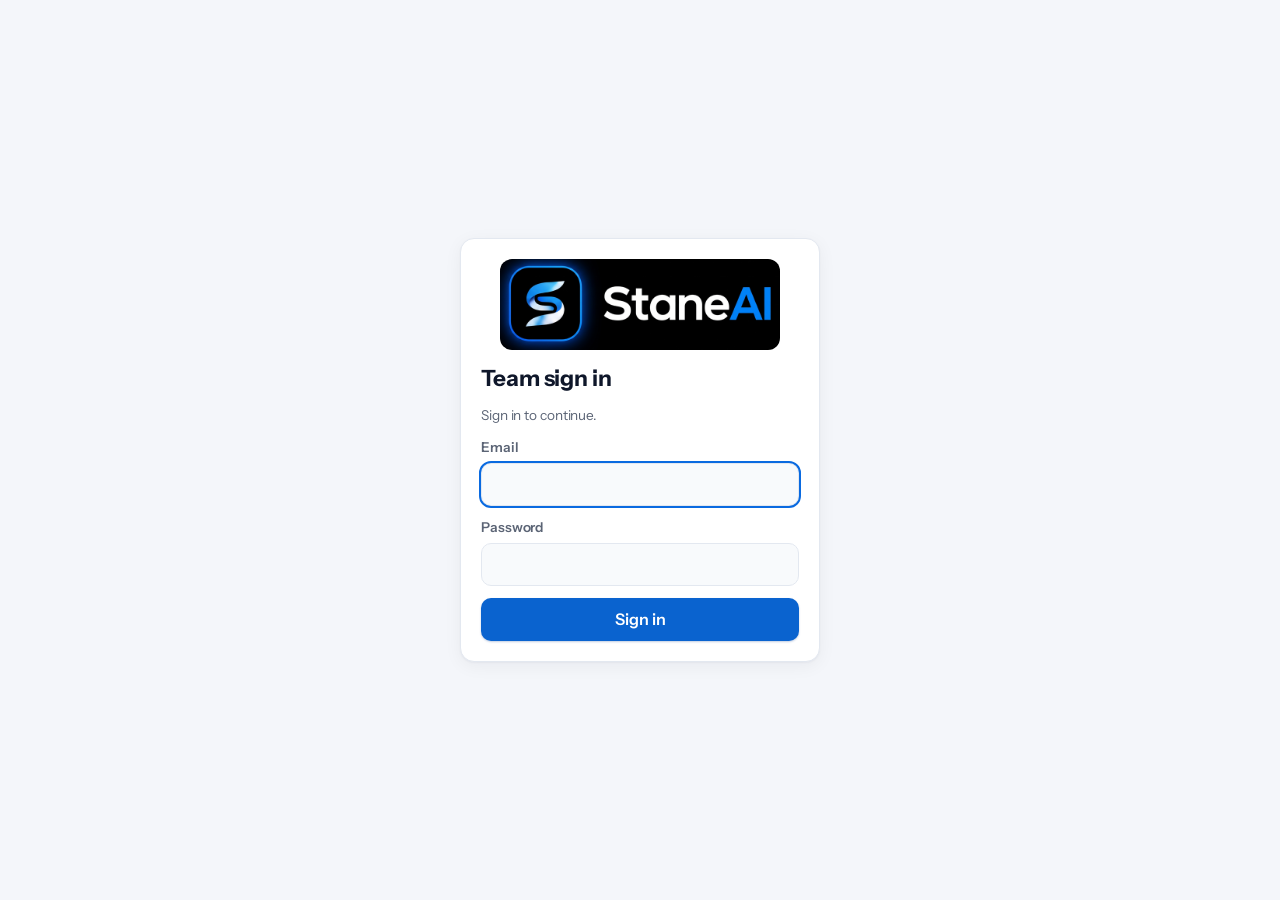
==== team.html @ ad6c3fd1 "Expenses: downloadable receipt per transaction and 60/40 partners split - Receipt button on every ex" ====
<!doctype html>
<html lang="en" data-page="member" class="locked">
<head>
  <meta charset="utf-8">
  <meta name="viewport" content="width=device-width, initial-scale=1">
  <meta name="robots" content="noindex, nofollow">
  <title>Stane AI Team</title>
  <link rel="icon" type="image/png" href="favicon.png">
  <link rel="apple-touch-icon" href="apple-touch-icon.png">
  <meta name="theme-color" content="#030508">
  <link rel="preconnect" href="https://fonts.googleapis.com">
  <link rel="preconnect" href="https://fonts.gstatic.com" crossorigin>
  <link rel="stylesheet" href="https://fonts.googleapis.com/css2?family=Instrument+Sans:wght@400..700&display=swap">
  <link rel="stylesheet" href="style.css?v=35">
  <script src="team-key.js?v=35"></script>
  <script src="auth.js?v=35"></script>
</head>
<body data-role="member">
  <header class="top">
    <div class="brand">
      <img src="logo-icon.png" alt="" width="44" height="44">
      <div>
        <h1>Stane AI Team</h1>
        <p class="tagline" id="tmHello"></p>
      </div>
    </div>
  </header>

  <nav class="tabs" role="tablist" aria-label="Sections">
    <button type="button" role="tab" data-tab="tabTasks" aria-controls="tabTasks" aria-selected="true" class="tab active">Assigned</button>
    <button type="button" role="tab" data-tab="tabBoard" aria-controls="tabBoard" aria-selected="false" class="tab">Team tasks</button>
    <button type="button" role="tab" data-tab="tabProjects" aria-controls="tabProjects" aria-selected="false" class="tab">Projects</button>
    <button type="button" role="tab" data-tab="tabLinks" aria-controls="tabLinks" aria-selected="false" class="tab">Company links</button>
    <button type="button" role="tab" data-tab="tabDocs" aria-controls="tabDocs" aria-selected="false" class="tab">Company documents</button>
    <button type="button" role="tab" data-tab="tabPartnerDocs" aria-controls="tabPartnerDocs" aria-selected="false" class="tab">Partners documents</button>
    <button type="button" role="tab" data-tab="tabKeys" aria-controls="tabKeys" aria-selected="false" class="tab">API keys</button>
    <button type="button" role="tab" data-tab="tabPrompts" aria-controls="tabPrompts" aria-selected="false" class="tab">Prompts</button>
    <button type="button" role="tab" data-tab="tabRepos" aria-controls="tabRepos" aria-selected="false" class="tab">GitHub</button>
    <button type="button" role="tab" data-tab="tabEmployees" aria-controls="tabEmployees" aria-selected="false" class="tab">Employees</button>
    <button type="button" role="tab" data-tab="tabInsta" aria-controls="tabInsta" aria-selected="false" class="tab">Instagram reference</button>
    <button type="button" role="tab" data-tab="tabIdeas" aria-controls="tabIdeas" aria-selected="false" class="tab">Ideas</button>
    <button type="button" role="tab" data-tab="tabExpenses" aria-controls="tabExpenses" aria-selected="false" class="tab">Expenses</button>
    <span class="sync-chip off" id="tmChip">Not connected</span>
  </nav>

  <!-- ===================== Tasks ===================== -->
  <main class="layout" id="tabTasks" role="tabpanel">
    <div class="col">
      <section class="card" aria-label="Tasks assigned to you">
        <div class="card-head">
          <h2>Assigned to you</h2>
          <span class="count-pill"><strong id="tmMinePending">0</strong> pending</span>
        </div>
        <ul class="tasks" id="tmMineList"></ul>
        <p class="empty" id="tmMineEmpty">Nothing to do right now.</p>
        <h3>Done</h3>
        <ul class="tasks" id="tmMineDoneList"></ul>
        <p class="empty" id="tmMineDoneEmpty">Nothing finished yet.</p>
      </section>
    </div>
    <div class="col">
      <section class="card" aria-label="Assign a task">
        <h2 id="tmAssignHead">Assign a task</h2>
        <form id="tmAssignForm" class="video-form" autocomplete="off">
          <label>Task
            <input type="text" id="tmAssignText" maxlength="200" placeholder="e.g. Finish the landing page copy" required>
          </label>
          <div class="field-row">
            <label>Due date (optional)
              <input type="date" id="tmAssignDue">
            </label>
            <label>Time (optional)
              <input type="time" id="tmAssignTime">
            </label>
          </div>
          <label>Details (optional)
            <textarea id="tmAssignNote" rows="2" maxlength="1000" placeholder="Anything they should know"></textarea>
          </label>
          <div class="form-row">
            <button type="submit" class="primary-btn">Assign</button>
          </div>
        </form>
      </section>

      <section class="card" aria-label="Tasks you assigned">
        <div class="card-head">
          <h2 id="tmSentHead">Assigned by you</h2>
          <span class="count-pill"><strong id="tmSentPending">0</strong> pending</span>
        </div>
        <ul class="tasks" id="tmSentList"></ul>
        <p class="empty" id="tmSentEmpty">No pending tasks.</p>
        <h3>Done</h3>
        <ul class="tasks" id="tmSentDoneList"></ul>
        <p class="empty" id="tmSentDoneEmpty">Nothing finished yet.</p>
      </section>
    </div>
  </main>

  <!-- ===================== Team tasks board ===================== -->
  <main class="ideas-wrap" id="tabBoard" role="tabpanel" hidden>
    <section class="card board-add" aria-label="Add a team task">
      <h2>Add a team task</h2>
      <p class="hint">Both of you can add tasks here and change their status.</p>
      <form id="tmBoardForm" class="add board-form" autocomplete="off">
        <input type="text" id="tmBoardText" maxlength="200" placeholder="New team task" aria-label="New team task" required>
        <select id="tmBoardOwner" aria-label="Who will do it">
          <option value="both">Both</option>
          <option value="admin">Divyanshu</option>
          <option value="member">Mohit</option>
        </select>
        <input type="date" id="tmBoardDue" aria-label="Due date (optional)">
        <button type="submit">Add</button>
      </form>
    </section>
    <div class="board">
      <section class="card board-col todo" aria-labelledby="tmBoardHead_todo">
        <div class="card-head">
          <h2 id="tmBoardHead_todo">To do</h2>
          <span class="count-pill"><strong id="tmBoardTodoCount">0</strong></span>
        </div>
        <ul class="board-list" id="tmBoardTodo"></ul>
        <p class="empty" id="tmBoardTodoEmpty">Nothing here.</p>
      </section>
      <section class="card board-col doing" aria-labelledby="tmBoardHead_doing">
        <div class="card-head">
          <h2 id="tmBoardHead_doing">In progress</h2>
          <span class="count-pill"><strong id="tmBoardDoingCount">0</strong></span>
        </div>
        <ul class="board-list" id="tmBoardDoing"></ul>
        <p class="empty" id="tmBoardDoingEmpty">Nothing here.</p>
      </section>
      <section class="card board-col done" aria-labelledby="tmBoardHead_done">
        <div class="card-head">
          <h2 id="tmBoardHead_done">Done</h2>
          <span class="count-pill"><strong id="tmBoardDoneCount">0</strong></span>
        </div>
        <ul class="board-list" id="tmBoardDone"></ul>
        <p class="empty" id="tmBoardDoneEmpty">Nothing here.</p>
      </section>
    </div>
  </main>

  <!-- ===================== Projects ===================== -->
  <main class="ideas-wrap" id="tabProjects" role="tabpanel" hidden>
    <div class="idea-filter" id="tmProjView" role="group" aria-label="Show">
      <button type="button" data-view="list" class="active" aria-pressed="true">Projects</button>
      <button type="button" data-view="tasks" aria-pressed="false">Project tasks</button>
    </div>
    <section class="card board-add" id="tmProjAddCard" aria-label="Projects">
      <div class="card-head">
        <h2>Projects</h2>
        <span class="count-pill"><strong id="tmProjCount">0</strong> projects</span>
      </div>
      <p class="hint" id="tmProjHint">Every project with its direct link. Open "Project tasks" to see and add tasks under each project.</p>
      <form id="tmProjForm" class="add board-form" autocomplete="off">
        <input type="text" id="tmProjName" maxlength="80" placeholder="New project name" aria-label="New project name" required>
        <input type="text" id="tmProjNote" maxlength="1000" placeholder="Description (optional)" aria-label="Description (optional)">
        <button type="submit">Add project</button>
      </form>
    </section>
    <div class="projects-grid" id="tmProjList"></div>
    <p class="empty" id="tmProjEmpty">No projects yet.</p>
  </main>

  <!-- ===================== Company links ===================== -->
  <main class="ideas-wrap" id="tabLinks" role="tabpanel" hidden>
    <section class="card board-add" aria-label="Add a link">
      <div class="card-head">
        <h2>Company links</h2>
        <span class="count-pill"><strong id="tmLinkCount">0</strong> links</span>
      </div>
      <form id="tmLinkForm" class="add board-form" autocomplete="off">
        <input type="text" id="tmLinkTitle" maxlength="80" placeholder="Name, e.g. Instagram" aria-label="Link name" required>
        <input type="text" id="tmLinkUrl" maxlength="500" placeholder="https://…" aria-label="Link address" required>
        <input type="text" id="tmLinkGroup" maxlength="40" list="tmLinkGroups" placeholder="Group (optional)" aria-label="Group (optional)">
        <datalist id="tmLinkGroups"></datalist>
        <button type="submit">Add link</button>
      </form>
      <p class="form-msg" id="tmLinkMsg" role="status"></p>
    </section>
    <div class="links-grid" id="tmLinkList"></div>
    <p class="empty" id="tmLinkEmpty">No links yet. Add websites, social pages, tools and drives here.</p>
  </main>

  <!-- ===================== Documents ===================== -->
  <main class="layout docs-layout" id="tabDocs" role="tabpanel" hidden>
    <section class="card" aria-label="Add a document">
      <h2>Add a company document</h2>
      <p class="hint">Upload a file (up to 10 MB), save a link, or write a note. Files are kept in your private team data on GitHub.</p>
      <form id="tmDocForm" class="video-form" autocomplete="off">
        <label>Title
          <input type="text" id="tmDocTitle" maxlength="120" placeholder="e.g. Company registration, Pitch deck" required>
        </label>
        <label>File (optional)
          <input type="file" id="tmDocFile">
        </label>
        <label>Link (optional)
          <input type="text" id="tmDocUrl" maxlength="500" placeholder="https://drive.google.com/…">
        </label>
        <label>Note (optional)
          <textarea id="tmDocNote" rows="3" maxlength="5000" placeholder="Details, where the original is kept…"></textarea>
        </label>
        <div class="form-row">
          <button type="submit" class="primary-btn" id="tmDocBtn">Save document</button>
          <span class="form-msg" id="tmDocMsg" role="status"></span>
        </div>
      </form>
    </section>
    <section class="card" aria-label="Company documents">
      <div class="card-head">
        <h2>Company documents</h2>
        <span class="count-pill"><strong id="tmDocCount">0</strong></span>
      </div>
      <ul class="board-list doc-list" id="tmDocList"></ul>
      <p class="empty" id="tmDocEmpty">No documents yet.</p>
    </section>
  </main>

  <!-- ===================== Partners documents ===================== -->
  <main class="ideas-wrap" id="tabPartnerDocs" role="tabpanel" hidden>
    <p class="hint">Files up to 10 MB, links or notes. Kept in the private team data on GitHub; both of you can see them.</p>
    <div class="partner-docs">
      <section class="card" aria-label="Mohit Mummy Docs">
        <div class="card-head">
          <h2>Mohit Mummy Docs</h2>
          <span class="count-pill"><strong id="mmDocCount">0</strong></span>
        </div>
        <form id="mmDocForm" class="video-form" autocomplete="off">
          <label>Title
            <input type="text" id="mmDocTitle" maxlength="120" placeholder="e.g. Aadhaar card, PAN card" required>
          </label>
          <label>File (optional)
            <input type="file" id="mmDocFile">
          </label>
          <label>Link (optional)
            <input type="text" id="mmDocUrl" maxlength="500" placeholder="https://drive.google.com/…">
          </label>
          <label>Note (optional)
            <textarea id="mmDocNote" rows="2" maxlength="5000"></textarea>
          </label>
          <div class="form-row">
            <button type="submit" class="primary-btn" id="mmDocBtn">Save document</button>
            <span class="form-msg" id="mmDocMsg" role="status"></span>
          </div>
        </form>
        <ul class="board-list doc-list" id="mmDocList"></ul>
        <p class="empty" id="mmDocEmpty">No documents yet.</p>
      </section>
      <section class="card" aria-label="Divyu Mummy Docs">
        <div class="card-head">
          <h2>Divyu Mummy Docs</h2>
          <span class="count-pill"><strong id="dmDocCount">0</strong></span>
        </div>
        <form id="dmDocForm" class="video-form" autocomplete="off">
          <label>Title
            <input type="text" id="dmDocTitle" maxlength="120" placeholder="e.g. Aadhaar card, PAN card" required>
          </label>
          <label>File (optional)
            <input type="file" id="dmDocFile">
          </label>
          <label>Link (optional)
            <input type="text" id="dmDocUrl" maxlength="500" placeholder="https://drive.google.com/…">
          </label>
          <label>Note (optional)
            <textarea id="dmDocNote" rows="2" maxlength="5000"></textarea>
          </label>
          <div class="form-row">
            <button type="submit" class="primary-btn" id="dmDocBtn">Save document</button>
            <span class="form-msg" id="dmDocMsg" role="status"></span>
          </div>
        </form>
        <ul class="board-list doc-list" id="dmDocList"></ul>
        <p class="empty" id="dmDocEmpty">No documents yet.</p>
      </section>
    </div>
  </main>

  <!-- ===================== API keys (shared, plain text) ===================== -->
  <main class="layout keys-layout" id="tabKeys" role="tabpanel" hidden>
    <section class="card" aria-label="Add an API key">
      <h2 id="akFormHead">Add an API key</h2>
      <p class="hint">Shared with both of you. Keys are saved in plain text in the private team data repo, so keep only free keys here.</p>
      <form id="akForm" class="video-form" autocomplete="off">
        <label>Whose key
          <select id="akOwner">
            <option value="admin">Divyanshu</option>
            <option value="member">Mohit</option>
          </select>
        </label>
        <label>Service / name
          <input type="text" id="akName" maxlength="80" placeholder="e.g. Gemini, OpenWeather, Mapbox" required>
        </label>
        <label>API key
          <textarea id="akKey" rows="2" maxlength="4000" spellcheck="false" autocomplete="off" required></textarea>
        </label>
        <div class="idea-opts">
          <label>Env variable (optional)
            <input type="text" id="akEnv" maxlength="80" placeholder="GEMINI_API_KEY" spellcheck="false">
          </label>
          <label>Used in (optional)
            <input type="text" id="akProject" maxlength="80" placeholder="App or project name" list="akProjectList">
          </label>
        </div>
        <datalist id="akProjectList"></datalist>
        <label>Dashboard link (optional)
          <input type="url" id="akLink" maxlength="500" placeholder="https://…">
        </label>
        <div class="idea-opts">
          <label>Free limit (optional)
            <input type="text" id="akLimit" maxlength="80" placeholder="e.g. 1,500 requests/day">
          </label>
          <label>Expires on (optional)
            <input type="date" id="akExpiry">
          </label>
        </div>
        <label>Notes (optional)
          <textarea id="akNote" rows="2" maxlength="1000" placeholder="Account used, restrictions…"></textarea>
        </label>
        <div class="form-row">
          <button type="submit" class="primary-btn" id="akSave">Save key</button>
          <button type="button" class="ghost-btn" id="akCancel" hidden>Cancel edit</button>
          <span class="form-msg" id="akMsg" role="status"></span>
        </div>
      </form>
      <details class="ak-bulk">
        <summary>Paste many at once</summary>
        <form id="akBulkForm" class="video-form" autocomplete="off">
          <label>Whose keys
            <select id="akBulkOwner">
              <option value="admin">Divyanshu</option>
              <option value="member">Mohit</option>
            </select>
          </label>
          <label>One key per line, as <code>name = key</code>
            <textarea id="akBulkText" rows="6" maxlength="20000" spellcheck="false" placeholder="groq = gsk_…&#10;tavily = tvly-…"></textarea>
          </label>
          <div class="form-row">
            <button type="submit" class="primary-btn">Add all</button>
            <span class="form-msg" id="akBulkMsg" role="status"></span>
          </div>
        </form>
      </details>
    </section>

    <section class="card" aria-label="Saved API keys">
      <div class="card-head">
        <h2>Saved keys</h2>
        <span class="count-pill"><strong id="akCount">0</strong> saved</span>
      </div>
      <div class="ak-tools">
        <input type="search" id="akSearch" placeholder="Search name, project, notes…" aria-label="Search API keys">
        <select id="akOwnerFilter" aria-label="Show whose keys">
          <option value="">Everyone's keys</option>
          <option value="admin">Divyanshu's keys</option>
          <option value="member">Mohit's keys</option>
        </select>
        <select id="akFilter" aria-label="Filter by project"></select>
        <button type="button" class="ghost-btn" id="akMask" aria-pressed="false">Hide keys</button>
        <button type="button" class="ghost-btn" id="akCopyEnv">Copy as .env</button>
      </div>
      <p class="form-msg" id="akToolMsg" role="status"></p>
      <ul class="row-list" id="akList"></ul>
      <p class="empty" id="akEmpty">No API keys saved yet.</p>
    </section>
  </main>

  <!-- ===================== Prompts (shared) ===================== -->
  <main class="layout split-layout" id="tabPrompts" role="tabpanel" hidden>
    <section class="card" aria-label="Add a prompt">
      <h2 id="pmHead">Add a prompt</h2>
      <p class="hint">Important prompts, shared by both of you.</p>
      <form id="pmForm" class="video-form" autocomplete="off">
        <label>Title
          <input type="text" id="pmTitle" maxlength="120" placeholder="e.g. App store description writer" required>
        </label>
        <label>Markdown file (optional)
          <input type="file" id="pmFile" accept=".md,.markdown,.txt,text/markdown,text/plain">
        </label>
        <p class="hint pm-file-hint">Upload a .md file to fill the prompt below. An empty title is taken from the file.</p>
        <label>Prompt
          <textarea id="pmText" rows="8" maxlength="100000" required></textarea>
        </label>
        <label>Category (optional)
          <input type="text" id="pmGroup" maxlength="60" placeholder="Coding, Marketing, Design…" list="pmGroupList">
        </label>
        <datalist id="pmGroupList"></datalist>
        <label>Notes (optional)
          <textarea id="pmNote" rows="2" maxlength="1000" placeholder="Which model works best, when to use it…"></textarea>
        </label>
        <div class="form-row">
          <button type="submit" class="primary-btn" id="pmSave">Save prompt</button>
          <button type="button" class="ghost-btn" id="pmCancel" hidden>Cancel edit</button>
          <span class="form-msg" id="pmMsg" role="status"></span>
        </div>
      </form>
    </section>
    <section class="card" aria-label="Saved prompts">
      <div class="card-head">
        <h2>Saved prompts</h2>
        <span class="count-pill"><strong id="pmCount">0</strong> saved</span>
      </div>
      <div class="ak-tools">
        <input type="search" id="pmSearch" placeholder="Search prompts…" aria-label="Search prompts">
        <select id="pmFilter" aria-label="Filter by category"></select>
      </div>
      <ul class="row-list" id="pmList"></ul>
      <p class="empty" id="pmEmpty">No prompts saved yet.</p>
    </section>
  </main>

  <!-- ===================== GitHub repos (shared) ===================== -->
  <main class="layout split-layout" id="tabRepos" role="tabpanel" hidden>
    <section class="card" aria-label="Add a repository">
      <h2 id="ghHead">Add a repository</h2>
      <p class="hint">Repos that make Claude more powerful, sorted by what they are used for.</p>
      <form id="ghForm" class="video-form" autocomplete="off">
        <label>Repository link
          <input type="text" id="ghUrl" maxlength="300" placeholder="https://github.com/owner/repo" required spellcheck="false">
        </label>
        <label>Name (optional)
          <input type="text" id="ghName" maxlength="100" placeholder="Taken from the link if left empty">
        </label>
        <label>What it is (optional)
          <textarea id="ghNote" rows="2" maxlength="1000" placeholder="What this repo is for…"></textarea>
        </label>
        <div class="idea-opts">
          <label>Category
            <input type="text" id="ghGroup" maxlength="60" placeholder="Web design, Security…" list="ghGroupList">
          </label>
          <label>Main branch (optional)
            <input type="text" id="ghBranch" maxlength="60" placeholder="main" spellcheck="false">
          </label>
          <label>Visibility
            <select id="ghVis">
              <option value="private">Private</option>
              <option value="public">Public</option>
            </select>
          </label>
        </div>
        <datalist id="ghGroupList"></datalist>
        <div class="form-row">
          <button type="submit" class="primary-btn" id="ghSave">Save repo</button>
          <button type="button" class="ghost-btn" id="ghCancel" hidden>Cancel edit</button>
          <span class="form-msg" id="ghMsg" role="status"></span>
        </div>
      </form>
    </section>
    <section class="card" aria-label="Saved repositories">
      <div class="card-head">
        <h2>Repositories</h2>
        <span class="count-pill"><strong id="ghCount">0</strong> saved</span>
      </div>
      <div class="ak-tools">
        <input type="search" id="ghSearch" placeholder="Search repos…" aria-label="Search repositories">
        <select id="ghFilter" aria-label="Filter by category"></select>
      </div>
      <ul class="row-groups" id="ghList"></ul>
      <p class="empty" id="ghEmpty">No repositories saved yet.</p>
    </section>
  </main>

  <!-- ===================== Instagram reference content (shared) ===================== -->
  <main class="layout split-layout" id="tabInsta" role="tabpanel" hidden>
    <section class="card" aria-label="Add an Instagram reference">
      <h2 id="igHead">Add Instagram reference</h2>
      <p class="hint">Paste the reel or post link and pick a category. Shared by both of you.</p>
      <form id="igForm" class="video-form" autocomplete="off">
        <label>Instagram link
          <input type="text" id="igUrl" maxlength="500" placeholder="https://www.instagram.com/reel/…" required spellcheck="false">
        </label>
        <label>Category
          <select id="igGroup"></select>
        </label>
        <label id="igNewWrap" hidden>New category name
          <input type="text" id="igNew" maxlength="40" placeholder="e.g. Product demo">
        </label>
        <div class="form-row">
          <button type="submit" class="primary-btn" id="igSave">Save link</button>
          <button type="button" class="ghost-btn" id="igCancel" hidden>Cancel edit</button>
          <span class="form-msg" id="igMsg" role="status"></span>
        </div>
      </form>
    </section>
    <section class="card" aria-label="Saved Instagram references">
      <div class="card-head">
        <h2>Instagram reference content</h2>
        <span class="count-pill"><strong id="igCount">0</strong> saved</span>
      </div>
      <div class="ak-tools">
        <input type="search" id="igSearch" placeholder="Search links…" aria-label="Search Instagram links">
        <select id="igFilter" aria-label="Filter by category"></select>
      </div>
      <ul class="row-groups" id="igList"></ul>
      <p class="empty" id="igEmpty">No Instagram links saved yet.</p>
    </section>
  </main>

  <!-- ===================== Employees (shared) ===================== -->
  <main class="layout split-layout" id="tabEmployees" role="tabpanel" hidden>
    <section class="card" aria-label="Add an employee">
      <h2 id="emHead">Add an employee</h2>
      <form id="emForm" class="video-form" autocomplete="off">
        <label>Full name
          <input type="text" id="emName" maxlength="100" required>
        </label>
        <label>Gmail id
          <input type="text" id="emGmail" maxlength="120" placeholder="name@gmail.com" spellcheck="false">
        </label>
        <p class="hint">For each one, type the username or paste the full link.</p>
        <div class="idea-opts">
          <label>Instagram
            <input type="text" id="emInsta" maxlength="200" placeholder="@username or link" spellcheck="false">
          </label>
          <label>LinkedIn
            <input type="text" id="emLinkedin" maxlength="200" placeholder="username or link" spellcheck="false">
          </label>
        </div>
        <div class="idea-opts">
          <label>X (Twitter)
            <input type="text" id="emX" maxlength="200" placeholder="@username or link" spellcheck="false">
          </label>
          <label>Facebook
            <input type="text" id="emFacebook" maxlength="200" placeholder="username or link" spellcheck="false">
          </label>
        </div>
        <label>Reddit
          <input type="text" id="emReddit" maxlength="200" placeholder="u/username or link" spellcheck="false">
        </label>
        <div class="form-row">
          <button type="submit" class="primary-btn" id="emSave">Save employee</button>
          <button type="button" class="ghost-btn" id="emCancel" hidden>Cancel edit</button>
          <span class="form-msg" id="emMsg" role="status"></span>
        </div>
      </form>
    </section>
    <section class="card" aria-label="Employees">
      <div class="card-head">
        <h2>Employees</h2>
        <span class="count-pill"><strong id="emCount">0</strong> people</span>
      </div>
      <div class="ak-tools">
        <input type="search" id="emSearch" placeholder="Search by name or id…" aria-label="Search employees">
      </div>
      <ul class="row-list emp-list" id="emList"></ul>
      <p class="empty" id="emEmpty">No employees added yet.</p>
    </section>
  </main>

  <!-- ===================== Ideas ===================== -->
  <main class="ideas-wrap" id="tabIdeas" role="tabpanel" hidden>
    <div class="idea-filter" role="group" aria-label="Show ideas">
      <button type="button" data-cat="startup" class="active" aria-pressed="true">Startup ideas</button>
      <button type="button" data-cat="app" aria-pressed="false">App ideas</button>
    </div>
    <div class="ideas-board">
      <section class="card idea-col" aria-labelledby="tmIdeaHeadAdmin">
        <h2 id="tmIdeaHeadAdmin">Admin</h2>
        <ul class="ideas" id="tmIdeasAdmin"></ul>
        <p class="empty" id="tmIdeaEmptyAdmin">No ideas yet.</p>
      </section>
      <section class="card idea-col" aria-labelledby="tmIdeaHeadMember">
        <h2 id="tmIdeaHeadMember">Partner</h2>
        <form class="idea-form" id="tmIdeaFormMember" autocomplete="off">
          <textarea id="tmIdeaInputMember" rows="2" maxlength="1000" placeholder="Write an idea…" aria-label="New idea"></textarea>
          <div class="idea-opts">
            <label>Which idea
              <select id="tmIdeaCatMember">
                <option value="startup">Startup idea</option>
                <option value="app">App idea</option>
              </select>
            </label>
            <label>Reminder (optional)
              <input type="datetime-local" id="tmIdeaRemindMember">
            </label>
          </div>
          <button type="submit" class="primary-btn">Add idea</button>
        </form>
        <ul class="ideas" id="tmIdeasMember"></ul>
        <p class="empty" id="tmIdeaEmptyMember">No ideas yet.</p>
      </section>
    </div>
  </main>

  <!-- ===================== Expenses ===================== -->
  <main class="layout exp-layout" id="tabExpenses" role="tabpanel" hidden>
    <div class="col">
      <section class="card balance-card" aria-label="Balance">
        <p class="balance-label">Balance between you two</p>
        <p class="balance-amount" id="tmExpBalance">All settled</p>
        <p class="hint" id="tmExpBalanceSub"></p>
      </section>

      <section class="card" aria-label="Add an expense">
        <h2>Add an expense</h2>
        <form id="tmExpForm" class="video-form" autocomplete="off">
          <div class="field-row">
            <label>Amount (₹)
              <input type="number" id="tmExpAmount" min="0.01" step="0.01" inputmode="decimal" placeholder="0" required>
            </label>
            <label>Date
              <input type="date" id="tmExpDate" required>
            </label>
          </div>
          <label>What for
            <input type="text" id="tmExpWhat" maxlength="120" placeholder="e.g. Domain renewal, lunch, ads" required>
          </label>
          <div class="field-row">
            <label>Paid by
              <select id="tmExpPaidBy">
                <option value="admin">Divyanshu</option>
                <option value="member">Mohit</option>
              </select>
            </label>
            <label>How to split
              <select id="tmExpSplit">
                <option value="half">Split equally</option>
                <option value="partners">Partners decided (Divyanshu 60% · Mohit 40%)</option>
                <option value="payer">Only for the payer (personal)</option>
                <option value="other">Fully for the other person</option>
                <option value="settle">Paying back money owed</option>
              </select>
            </label>
          </div>
          <div class="form-row">
            <button type="submit" class="primary-btn">Add expense</button>
            <span class="form-msg" id="tmExpMsg" role="status"></span>
          </div>
        </form>
      </section>
    </div>

    <section class="card" aria-label="Expenses by month">
      <div class="cal-head">
        <button type="button" class="nav" id="tmExpPrev" aria-label="Previous month">&#8249;</button>
        <h2 id="tmExpMonthTitle"></h2>
        <button type="button" class="nav" id="tmExpNext" aria-label="Next month">&#8250;</button>
      </div>
      <div class="team-stats">
        <div class="stat"><span class="stat-num" id="tmExpTotal">₹0</span><span class="stat-label">spent this month</span></div>
        <div class="stat"><span class="stat-num" id="tmExpPaidAdmin">₹0</span><span class="stat-label" id="tmExpPaidAdminLabel">paid by Divyanshu</span></div>
        <div class="stat"><span class="stat-num" id="tmExpPaidMember">₹0</span><span class="stat-label" id="tmExpPaidMemberLabel">paid by Mohit</span></div>
      </div>
      <ul class="tasks exp-list" id="tmExpList"></ul>
      <p class="empty" id="tmExpEmpty">No expenses this month.</p>
    </section>
  </main>

  <script>
    (function () {
      var tabs = document.querySelectorAll('.tab[data-tab]');
      function show(id) {
        tabs.forEach(function (t) {
          var on = t.dataset.tab === id;
          document.getElementById(t.dataset.tab).hidden = !on;
          t.classList.toggle('active', on);
          t.setAttribute('aria-selected', String(on));
        });
      }
      tabs.forEach(function (t) { t.addEventListener('click', function () { show(t.dataset.tab); }); });
    })();
  </script>
  <script src="team.js?v=35"></script>
</body>
</html>
---- style.css ----
:root {
  --bg: #f2f6fc;
  --panel: #ffffff;
  --text: #0b1220;
  --muted: #5b6678;
  --line: #dfe6f1;
  --accent: #0a74e6;
  --accent-2: #2f9bff;
  --accent-soft: #e6f1ff;
  --accent-text: #ffffff;
  --cross: #dc2626;
  --done: #16a34a;
  --warn: #b45309;
  --streak: #ea580c;
  --streak-soft: #fff1e6;
  --cell: #f7faff;
  --cell-hover: #e6f1ff;
  --glow: rgba(0, 128, 248, 0.25);
  --shadow: 0 1px 2px rgba(10, 30, 60, 0.05), 0 8px 24px rgba(10, 30, 60, 0.07);
}

@media (prefers-color-scheme: dark) {
  :root {
    --bg: #030508;
    --panel: #0b0f16;
    --text: #eaf2ff;
    --muted: #8b97ab;
    --line: #1b2433;
    --accent: #1f8bff;
    --accent-2: #5cb2ff;
    --accent-soft: #0b2240;
    --accent-text: #ffffff;
    --cross: #f87171;
    --done: #4ade80;
    --warn: #fbbf24;
    --streak: #fb923c;
    --streak-soft: #3a2616;
    --cell: #0f1520;
    --cell-hover: #13284a;
    --glow: rgba(0, 128, 248, 0.45);
    --shadow: 0 1px 2px rgba(0, 0, 0, 0.4), 0 8px 24px rgba(0, 0, 0, 0.35);
  }
}

* { box-sizing: border-box; }
[hidden] { display: none !important; }

body {
  margin: 0;
  background: var(--bg);
  color: var(--text);
  font-family: system-ui, -apple-system, "Segoe UI", Roboto, sans-serif;
  line-height: 1.45;
}

button, input, textarea { font: inherit; color: inherit; }
button { cursor: pointer; }
h2 { margin: 0; font-size: 1.15rem; }
h3 {
  margin: 20px 0 8px;
  font-size: 0.8rem;
  text-transform: uppercase;
  letter-spacing: 0.08em;
  color: var(--muted);
}

/* ---------- Header ---------- */
.top {
  max-width: 1140px;
  margin: 0 auto;
  padding: 22px 16px 12px;
  display: flex;
  flex-wrap: wrap;
  align-items: center;
  justify-content: space-between;
  gap: 16px;
}
.brand { display: flex; align-items: center; gap: 12px; }
.brand img { display: block; border-radius: 12px; }
.brand h1 {
  margin: 0;
  font-size: 1.45rem;
  letter-spacing: 0.01em;
  background: linear-gradient(90deg, var(--accent), var(--accent-2));
  -webkit-background-clip: text;
  background-clip: text;
  color: transparent;
}
.tagline { margin: 0; color: var(--muted); font-size: 0.9rem; }

.stats { display: flex; flex-wrap: wrap; gap: 10px; }
.stat {
  background: var(--panel);
  border: 1px solid var(--line);
  border-radius: 12px;
  padding: 8px 14px;
  display: flex;
  align-items: baseline;
  gap: 8px;
  box-shadow: var(--shadow);
}
.stat-num { font-size: 1.25rem; font-weight: 700; color: var(--accent); }
.stat-label { font-size: 0.8rem; color: var(--muted); }

/* ---------- Tabs ---------- */
.tabs {
  max-width: 1140px;
  margin: 0 auto;
  padding: 0 16px;
  display: flex;
  gap: 6px;
}
.tab {
  background: transparent;
  border: 1px solid transparent;
  border-radius: 10px;
  padding: 8px 18px;
  font-weight: 600;
  color: var(--muted);
}
.tab:hover { background: var(--accent-soft); color: var(--text); }
.tab.active {
  /* Deep blues so the white label stays readable (4.5:1+) in both themes. */
  background: linear-gradient(90deg, #0a5cc2, #0b6bd6);
  color: #ffffff;
}

.notice {
  max-width: 1108px;
  margin: 12px auto 0;
  padding: 10px 14px;
  border: 1px solid var(--cross);
  border-radius: 10px;
  color: var(--cross);
  font-size: 0.9rem;
}

/* ---------- Layout ---------- */
.layout {
  max-width: 1140px;
  margin: 0 auto;
  padding: 14px 16px 40px;
  display: grid;
  grid-template-columns: minmax(0, 1.45fr) minmax(0, 1fr);
  gap: 16px;
  align-items: start;
}
#tabEnglish { grid-template-columns: minmax(0, 1fr) minmax(0, 1.2fr); }
.col { display: flex; flex-direction: column; gap: 16px; min-width: 0; }

.card {
  background: var(--panel);
  border: 1px solid var(--line);
  border-radius: 16px;
  padding: 18px;
  box-shadow: var(--shadow);
  min-width: 0;
}

/* ---------- Calendar ---------- */
.cal-head { display: flex; align-items: center; gap: 8px; margin-bottom: 14px; }
.cal-head h2 { flex: 1; text-align: center; }

.nav, .ghost-btn {
  background: var(--cell);
  border: 1px solid var(--line);
  border-radius: 10px;
  height: 36px;
}
.nav { width: 36px; font-size: 1.3rem; line-height: 1; }
.ghost-btn { padding: 0 12px; font-size: 0.9rem; }
.nav:hover, .ghost-btn:hover { background: var(--cell-hover); }

.weekdays, .grid { display: grid; grid-template-columns: repeat(7, minmax(0, 1fr)); gap: 6px; }
.weekdays { margin-bottom: 6px; }
.weekdays span { text-align: center; font-size: 0.75rem; color: var(--muted); text-transform: uppercase; letter-spacing: 0.06em; }

.cell {
  position: relative;
  aspect-ratio: 1 / 1;
  min-height: 44px;
  background: var(--cell);
  border: 1px solid var(--line);
  border-radius: 10px;
  padding: 6px 7px;
  display: flex;
  flex-direction: column;
  justify-content: space-between;
  align-items: flex-start;
  text-align: left;
  overflow: hidden;
  transition: background 0.12s, transform 0.12s;
}
.cell:hover { background: var(--cell-hover); transform: translateY(-1px); }
.cell.blank { visibility: hidden; }
.cell .num { font-weight: 600; font-size: 0.95rem; }
.cell .count { font-size: 0.72rem; color: var(--muted); }
.cell .count.all-done { color: var(--done); font-weight: 600; }
.cell.future .num { color: var(--muted); }
.cell.today { border-color: var(--accent); border-width: 2px; background: var(--accent-soft); }
.cell.today .num { color: var(--accent); }
.cell.selected { outline: 2px solid var(--accent); outline-offset: 1px; }

/* The big X drawn over a crossed-off date */
.cell.crossed::after {
  content: "";
  position: absolute;
  inset: 0;
  pointer-events: none;
  background:
    linear-gradient(to top right, transparent calc(50% - 1.5px), var(--cross) calc(50% - 1.5px), var(--cross) calc(50% + 1.5px), transparent calc(50% + 1.5px)),
    linear-gradient(to bottom right, transparent calc(50% - 1.5px), var(--cross) calc(50% - 1.5px), var(--cross) calc(50% + 1.5px), transparent calc(50% + 1.5px));
}
.cell.crossed .num, .cell.crossed .count { opacity: 0.55; }

/* ---------- Day panel ---------- */
.day-head { display: flex; align-items: center; justify-content: space-between; gap: 8px; flex-wrap: wrap; }

.cross-btn {
  border: 1px solid var(--cross);
  background: transparent;
  color: var(--cross);
  border-radius: 10px;
  padding: 6px 12px;
  font-size: 0.9rem;
  font-weight: 600;
}
.cross-btn:hover:not(:disabled) { background: var(--cross); color: var(--panel); }
.cross-btn:disabled { opacity: 0.4; cursor: not-allowed; }

.hint { margin: 6px 0 10px; color: var(--muted); font-size: 0.85rem; }

.progress { height: 8px; background: var(--cell); border: 1px solid var(--line); border-radius: 999px; overflow: hidden; }
.progress-bar { height: 100%; width: 0; background: linear-gradient(90deg, var(--accent), var(--accent-2)); transition: width 0.2s; }
.progress-text { margin: 6px 0 0; font-size: 0.8rem; color: var(--muted); }

.add { display: flex; gap: 8px; margin-top: 8px; flex-wrap: wrap; }
.add input[type="text"] { flex: 1 1 150px; min-width: 0; }
.add input[type="time"] { flex: 0 0 auto; }
.add input, .video-form input, .video-form textarea {
  background: var(--cell);
  border: 1px solid var(--line);
  border-radius: 10px;
  padding: 9px 10px;
}
.add input:focus, .video-form input:focus, .video-form textarea:focus { outline: 2px solid var(--accent); outline-offset: 0; }
.add button, .primary-btn {
  background: linear-gradient(90deg, var(--accent), var(--accent-2));
  color: var(--accent-text);
  border: 0;
  border-radius: 10px;
  padding: 9px 16px;
  font-weight: 600;
}
.add button:hover, .primary-btn:hover { filter: brightness(1.08); }

.tasks { list-style: none; margin: 0; padding: 0; display: flex; flex-direction: column; gap: 6px; }
.tasks li {
  display: flex;
  align-items: center;
  gap: 10px;
  background: var(--cell);
  border: 1px solid var(--line);
  border-radius: 10px;
  padding: 8px 10px;
}
.tasks input[type="checkbox"] { width: 18px; height: 18px; accent-color: var(--done); flex: none; }
.tasks .text { flex: 1; min-width: 0; overflow-wrap: anywhere; }
.tasks li.done .text { text-decoration: line-through; color: var(--muted); }
.time-chip {
  flex: none;
  font-size: 0.75rem;
  font-weight: 600;
  color: var(--accent);
  background: var(--accent-soft);
  border-radius: 999px;
  padding: 2px 8px;
  white-space: nowrap;
}
.streak-chip {
  flex: none;
  font-size: 0.75rem;
  font-weight: 700;
  color: var(--streak);
  background: var(--streak-soft);
  border-radius: 999px;
  padding: 2px 8px;
  white-space: nowrap;
}
.del {
  flex: none;
  background: transparent;
  border: 0;
  color: var(--muted);
  font-size: 0.85rem;
  line-height: 1;
  padding: 4px 6px;
  border-radius: 6px;
}
.del:hover, .del.armed { color: var(--cross); background: var(--cell-hover); }

.empty { color: var(--muted); font-size: 0.9rem; margin: 4px 0 0; }

/* ---------- English tab ---------- */
.focus { border-color: var(--accent); background: linear-gradient(180deg, var(--accent-soft), var(--panel)); }
.focus-from { margin: 6px 0 4px; font-size: 0.8rem; color: var(--muted); }
.focus-text { margin: 0; font-size: 1.05rem; white-space: pre-wrap; overflow-wrap: anywhere; }
.status { margin: 12px 0 0; font-size: 0.9rem; font-weight: 600; }
.status.ok { color: var(--done); }
.status.pending { color: var(--streak); }

.video-form { display: flex; flex-direction: column; gap: 12px; }
.video-form label { display: flex; flex-direction: column; gap: 5px; font-size: 0.85rem; font-weight: 600; color: var(--muted); }
.video-form input, .video-form textarea { color: var(--text); font-weight: 400; font-size: 1rem; width: 100%; }
.video-form textarea { resize: vertical; }
.form-row { display: flex; align-items: center; gap: 12px; flex-wrap: wrap; }
.form-msg { font-size: 0.88rem; color: var(--muted); }
.form-msg.error { color: var(--cross); }
.form-msg.ok { color: var(--done); }

.history { list-style: none; margin: 12px 0 0; padding: 0; display: flex; flex-direction: column; gap: 12px; }
.history li {
  background: var(--cell);
  border: 1px solid var(--line);
  border-radius: 12px;
  padding: 12px;
}
.entry-head { display: flex; align-items: center; justify-content: space-between; gap: 8px; flex-wrap: wrap; }
.entry-date { font-weight: 700; }
.entry-meta { font-size: 0.8rem; color: var(--muted); }
.entry-actions { display: flex; gap: 6px; align-items: center; }
.entry-notes-label { margin: 10px 0 4px; font-size: 0.75rem; text-transform: uppercase; letter-spacing: 0.06em; color: var(--muted); }
.entry-notes { margin: 0; white-space: pre-wrap; overflow-wrap: anywhere; }
.entry-notes.none { color: var(--muted); font-style: italic; }
.history video { display: block; width: 100%; max-height: 360px; margin-top: 10px; border-radius: 10px; background: #000; }

/* ---------- Sync ---------- */
.tabs { align-items: center; flex-wrap: wrap; }
.sync-chip {
  margin-left: auto;
  font-size: 0.78rem;
  font-weight: 600;
  border-radius: 999px;
  padding: 3px 10px;
  border: 1px solid var(--line);
  color: var(--muted);
  background: var(--panel);
}
.sync-chip.ok { color: var(--done); border-color: var(--done); }
.sync-chip.busy { color: var(--accent); border-color: var(--accent); }
.sync-chip.error { color: var(--cross); border-color: var(--cross); }
.sync-status { margin: 10px 0 4px; font-weight: 600; }
.sync-status.ok { color: var(--done); }
.sync-status.error { color: var(--cross); }
.sync-status.off, .sync-status.busy { color: var(--muted); }
.steps { margin: 10px 0 0; padding-left: 20px; display: flex; flex-direction: column; gap: 8px; }

/* ---------- Team ---------- */
.layout.single { grid-template-columns: minmax(0, 760px); justify-content: center; }
.field-row { display: grid; grid-template-columns: repeat(auto-fit, minmax(150px, 1fr)); gap: 12px; }
.team-stats { display: flex; gap: 10px; flex-wrap: wrap; }
.team-stats .stat { box-shadow: none; background: var(--cell); }
.tasks li.team-task { align-items: flex-start; }
.team-task input[type="checkbox"] { margin-top: 3px; }
.team-body { flex: 1; min-width: 0; display: flex; flex-direction: column; gap: 4px; }
.team-meta { display: flex; flex-wrap: wrap; align-items: center; gap: 6px 10px; font-size: 0.78rem; color: var(--muted); }
.team-note { margin: 0; font-size: 0.88rem; color: var(--muted); white-space: pre-wrap; overflow-wrap: anywhere; }
.time-chip.overdue { color: var(--cross); background: transparent; border: 1px solid var(--cross); }

/* ---------- Ideas board: both people side by side ---------- */
.ideas-wrap { max-width: 1140px; margin: 0 auto; padding: 14px 16px 40px; }
.ideas-board { display: grid; grid-template-columns: minmax(0, 1fr) minmax(0, 1fr); gap: 16px; align-items: start; }
.ideas-board:has(> .idea-col[hidden]) { grid-template-columns: minmax(0, 1fr); }
.idea-col h2 { padding-bottom: 10px; border-bottom: 2px solid var(--accent); }
.idea-col + .idea-col h2 { border-bottom-color: var(--accent-2); }
.idea-form { display: flex; flex-direction: column; gap: 8px; margin: 12px 0 4px; }
.idea-form textarea {
  background: var(--cell);
  border: 1px solid var(--line);
  border-radius: 10px;
  padding: 9px 10px;
  resize: vertical;
  width: 100%;
}
.idea-form textarea:focus { outline: 2px solid var(--accent); outline-offset: 0; }
.idea-form button { align-self: flex-start; }
.ideas { list-style: none; margin: 12px 0 0; padding: 0; display: flex; flex-direction: column; gap: 8px; }
.ideas li { background: var(--cell); border: 1px solid var(--line); border-radius: 12px; padding: 10px 12px; }
.idea-text { margin: 0; white-space: pre-wrap; overflow-wrap: anywhere; }
.idea-foot { display: flex; align-items: center; justify-content: space-between; gap: 6px; margin-top: 6px; font-size: 0.75rem; color: var(--muted); }

@media (max-width: 860px) {
  .layout, #tabEnglish { grid-template-columns: minmax(0, 1fr); }
  .ideas-board { gap: 8px; }
  .ideas-wrap { padding-left: 8px; padding-right: 8px; }
  .ideas li { padding: 8px; }
  .card { padding: 14px; }
  .weekdays, .grid { gap: 4px; }
  .cell { padding: 4px; }
  .cell .count { font-size: 0.65rem; }
  .stat-label { font-size: 0.72rem; }
}

/* ---------- Sign-in ---------- */
html.locked body > *:not(#loginGate) { display: none !important; }
#loginGate { min-height: 100vh; display: grid; place-items: center; padding: 16px; }
.login-card { width: 100%; max-width: 360px; display: flex; flex-direction: column; gap: 12px; }
.login-card img { border-radius: 12px; }
.login-card h1 { margin: 0; font-size: 1.4rem; }
.login-card .hint { margin: 0; }
.login-card label { display: flex; flex-direction: column; gap: 5px; font-size: 0.85rem; font-weight: 600; color: var(--muted); }
.login-card input { background: var(--cell); border: 1px solid var(--line); border-radius: 10px; padding: 9px 10px; color: var(--text); font-weight: 400; font-size: 1rem; }
.login-card input:focus { outline: 2px solid var(--accent); outline-offset: 0; }
.login-card .form-msg:empty { display: none; }
.user-bar { display: flex; align-items: center; gap: 8px; font-size: 0.85rem; font-weight: 600; color: var(--muted); }
.sync-chip + .user-bar { margin-left: 8px; }

/* ---------- Two-way tasks + expenses ---------- */
.card-head { display: flex; align-items: center; justify-content: space-between; gap: 8px; flex-wrap: wrap; margin-bottom: 10px; }
.count-pill { font-size: 0.8rem; color: var(--muted); background: var(--cell); border: 1px solid var(--line); border-radius: 999px; padding: 2px 10px; }
.count-pill strong { color: var(--accent); }
.video-form select {
  background: var(--cell);
  border: 1px solid var(--line);
  border-radius: 10px;
  padding: 9px 10px;
  color: var(--text);
  font-weight: 400;
  font-size: 1rem;
  width: 100%;
}
.video-form select:focus { outline: 2px solid var(--accent); outline-offset: 0; }
#tabExpenses { grid-template-columns: minmax(0, 1fr) minmax(0, 1.2fr); }
.balance-card { border-color: var(--accent); background: linear-gradient(180deg, var(--accent-soft), var(--panel)); }
.balance-label { margin: 0; font-size: 0.8rem; text-transform: uppercase; letter-spacing: 0.06em; color: var(--muted); }
.balance-amount { margin: 4px 0 0; font-size: 1.5rem; font-weight: 700; overflow-wrap: anywhere; }
.exp-list { margin-top: 14px; }
.exp-amount { flex: none; font-weight: 700; white-space: nowrap; }
.exp-amount.admin { color: var(--accent); }
.exp-amount.member { color: var(--accent-2); }
@media (max-width: 860px) {
  #tabExpenses { grid-template-columns: minmax(0, 1fr); }
}

/* ---------- Team tasks board ---------- */
.board-add { margin-bottom: 16px; }
.board-form select, .board-form input[type="date"] {
  background: var(--cell);
  border: 1px solid var(--line);
  border-radius: 10px;
  padding: 9px 10px;
  color: var(--text);
}
.board-form select:focus { outline: 2px solid var(--accent); outline-offset: 0; }
.board { display: grid; grid-template-columns: repeat(3, minmax(0, 1fr)); gap: 16px; align-items: start; }
.board-col h2 { font-size: 1rem; }
/* Column colour shows as a dot before the heading (a thick top border fights the rounded corners). */
.board-col h2::before { content: ""; display: inline-block; width: 10px; height: 10px; border-radius: 50%; margin-right: 8px; vertical-align: 0.05em; background: var(--muted); }
.board-col.doing h2::before { background: var(--streak); }
.board-col.done h2::before { background: var(--done); }
.board-list { list-style: none; margin: 0; padding: 0; display: flex; flex-direction: column; gap: 8px; }
.board-item { background: var(--cell); border: 1px solid var(--line); border-radius: 12px; padding: 10px 12px; display: flex; flex-direction: column; gap: 6px; }
.board-item.done .board-text { text-decoration: line-through; color: var(--muted); }
.board-text { margin: 0; font-weight: 600; overflow-wrap: anywhere; }
.board-actions { display: flex; align-items: center; justify-content: space-between; gap: 8px; }
.status-select {
  background: var(--panel);
  border: 1px solid var(--line);
  border-radius: 8px;
  padding: 5px 8px;
  font-size: 0.85rem;
  color: var(--text);
}
.status-select:focus { outline: 2px solid var(--accent); outline-offset: 0; }
.owner-chip { font-weight: 600; border-radius: 999px; padding: 1px 8px; background: var(--accent-soft); color: var(--accent); }
.owner-chip.member { color: var(--accent-2); }
@media (max-width: 860px) {
  .board { grid-template-columns: minmax(0, 1fr); gap: 10px; }
}

/* ---------- Projects ---------- */
.board-form input[type="text"] + input[type="text"] { flex: 2 1 200px; }
.projects-grid { display: grid; grid-template-columns: repeat(2, minmax(0, 1fr)); gap: 16px; align-items: start; }
.project-card h2 { margin: 0; overflow-wrap: anywhere; }
.project-head-right { display: flex; align-items: center; gap: 6px; }
.project-card .team-note { margin-bottom: 4px; }
.impl-form { margin-top: 10px; }
@media (max-width: 860px) {
  .projects-grid { grid-template-columns: minmax(0, 1fr); gap: 10px; }
}

/* ---------- Remarks on tasks ---------- */
.remarks { display: flex; flex-direction: column; gap: 6px; margin-top: 2px; }
.remark-toggle {
  align-self: flex-start;
  background: transparent;
  border: 0;
  padding: 2px 0;
  font-size: 0.78rem;
  font-weight: 600;
  color: var(--accent);
}
.remark-toggle:hover { text-decoration: underline; }
.remark-list { list-style: none; margin: 0; padding: 0; display: flex; flex-direction: column; gap: 6px; }
.remark-list li { background: var(--panel); border: 1px solid var(--line); border-radius: 10px; padding: 6px 10px; }
.tasks .remark-list li { display: block; }
.remark-head { display: flex; align-items: center; gap: 8px; font-size: 0.75rem; color: var(--muted); }
.remark-head .del { margin-left: auto; }
.remark-by { color: var(--accent); }
.remark-by.member { color: var(--accent-2); }
.remark-text { margin: 2px 0 0; font-size: 0.88rem; white-space: pre-wrap; overflow-wrap: anywhere; }
.remark-form { display: flex; gap: 6px; }
.remark-form input {
  flex: 1 1 auto;
  min-width: 0;
  background: var(--panel);
  border: 1px solid var(--line);
  border-radius: 8px;
  padding: 6px 8px;
  color: var(--text);
  font-size: 0.88rem;
}
.remark-form input:focus { outline: 2px solid var(--accent); outline-offset: 0; }
.remark-form button {
  background: var(--accent-soft);
  color: var(--accent);
  border: 1px solid var(--line);
  border-radius: 8px;
  padding: 6px 12px;
  font-weight: 600;
  font-size: 0.85rem;
}

/* ---------- Project descriptions ---------- */
.project-desc { display: flex; flex-direction: column; gap: 4px; margin-bottom: 4px; }
.desc-text { margin: 0; font-size: 0.92rem; white-space: pre-wrap; overflow-wrap: anywhere; }
.desc-text.empty-desc { color: var(--muted); font-style: italic; }
.desc-form { display: flex; flex-direction: column; gap: 8px; }
.desc-form textarea {
  background: var(--cell);
  border: 1px solid var(--line);
  border-radius: 10px;
  padding: 9px 10px;
  color: var(--text);
  font: inherit;
  resize: vertical;
}
.desc-form textarea:focus { outline: 2px solid var(--accent); outline-offset: 0; }

/* ---------- Project details: type tag, links, progress ---------- */
.project-tag {
  display: inline-block;
  margin-left: 8px;
  vertical-align: middle;
  font-size: 0.72rem;
  font-weight: 600;
  border-radius: 999px;
  padding: 2px 8px;
  background: var(--accent-soft);
  color: var(--accent);
}
.project-tag.desktop { background: var(--streak-soft); color: var(--streak); }
.project-links { display: flex; flex-wrap: wrap; gap: 6px; margin-top: 4px; }
.project-link {
  font-size: 0.8rem;
  font-weight: 600;
  border: 1px solid var(--line);
  border-radius: 8px;
  padding: 3px 10px;
  color: var(--accent);
  background: var(--cell);
  text-decoration: none;
}
a.project-link:hover { border-color: var(--accent); }
.project-link.muted { color: var(--muted); font-weight: 400; }
.project-progress { margin-top: 8px; }
.project-desc .progress-text { margin-top: 4px; }

/* ---------- App credentials ---------- */
#tabCreds { grid-template-columns: minmax(0, 1fr) minmax(0, 1.2fr); }
.vault-chip.open { color: var(--done); border-color: var(--done); }
.vault-chip.shut { color: var(--muted); }
.cred-list { margin-bottom: 8px; }
.cred-title { color: var(--text); font-size: 0.92rem; overflow-wrap: anywhere; }
.cred-line { display: flex; align-items: center; gap: 8px; flex-wrap: wrap; font-size: 0.85rem; }
.cred-key { color: var(--muted); min-width: 48px; }
.cred-val {
  flex: 1 1 140px;
  min-width: 0;
  overflow-wrap: anywhere;
  background: var(--panel);
  border: 1px solid var(--line);
  border-radius: 6px;
  padding: 2px 6px;
  font-size: 0.82rem;
}
.mini-btn {
  background: var(--panel);
  border: 1px solid var(--line);
  border-radius: 6px;
  padding: 2px 8px;
  font-size: 0.78rem;
  font-weight: 600;
  color: var(--accent);
}
.mini-btn:hover { border-color: var(--accent); }
@media (max-width: 860px) {
  #tabCreds { grid-template-columns: minmax(0, 1fr); }
}

/* ---------- Ideas: category, filter, reminders ---------- */
.idea-opts { display: grid; grid-template-columns: repeat(auto-fit, minmax(150px, 1fr)); gap: 8px; }
.idea-opts label { display: flex; flex-direction: column; gap: 4px; font-size: 0.8rem; font-weight: 600; color: var(--muted); }
.idea-opts select, .idea-opts input, .remind-form input {
  background: var(--cell);
  border: 1px solid var(--line);
  border-radius: 10px;
  padding: 7px 9px;
  color: var(--text);
  font-weight: 400;
  font-size: 0.9rem;
}
.idea-opts select:focus, .idea-opts input:focus, .remind-form input:focus { outline: 2px solid var(--accent); outline-offset: 0; }
.idea-filter { display: flex; flex-wrap: wrap; gap: 6px; margin-bottom: 14px; }
.idea-filter button {
  background: var(--panel);
  border: 1px solid var(--line);
  border-radius: 999px;
  padding: 5px 14px;
  font-weight: 600;
  font-size: 0.85rem;
  color: var(--muted);
}
.idea-filter button.active { background: var(--accent-soft); border-color: var(--accent); color: var(--accent); }
.idea-cat {
  display: inline-block;
  margin-bottom: 4px;
  font-size: 0.7rem;
  font-weight: 700;
  text-transform: uppercase;
  letter-spacing: 0.05em;
  border-radius: 999px;
  padding: 1px 8px;
}
.idea-cat.startup { background: var(--streak-soft); color: var(--streak); }
.idea-cat.app { background: var(--accent-soft); color: var(--accent); }
.idea-tools { display: flex; align-items: center; gap: 6px; flex-wrap: wrap; justify-content: flex-end; }
.remind-chip.past { opacity: 0.6; }
.ideas li.due { border-color: var(--cross); }
.remind-form { display: flex; flex-wrap: wrap; gap: 6px; margin-top: 8px; }
.remind-form input { flex: 1 1 170px; min-width: 0; }
.tab-badge {
  display: inline-block;
  margin-left: 6px;
  min-width: 18px;
  border-radius: 999px;
  padding: 0 6px;
  font-size: 0.72rem;
  line-height: 18px;
  text-align: center;
  background: var(--cross);
  color: #fff;
}
.remind-pop {
  position: fixed;
  right: 16px;
  bottom: 16px;
  z-index: 50;
  width: min(360px, calc(100vw - 32px));
  max-height: 70vh;
  overflow-y: auto;
  background: var(--panel);
  border: 1px solid var(--accent);
  border-radius: 14px;
  padding: 14px;
  box-shadow: 0 12px 40px rgba(0, 0, 0, 0.25);
}
.remind-pop h2 { font-size: 1rem; margin-bottom: 8px; }
.remind-pop ul { list-style: none; margin: 0; padding: 0; display: flex; flex-direction: column; gap: 10px; }
.remind-pop li { background: var(--cell); border: 1px solid var(--line); border-radius: 10px; padding: 10px; }
.remind-pop .form-row { margin-top: 8px; gap: 8px; }
.remind-pop .ghost-btn { padding: 6px 12px; }

/* ---------- Sidebar navigation (wide screens) ---------- */
@media (min-width: 900px) {
  body { padding-left: 220px; }
  html.locked body { padding-left: 0; }
  .tabs {
    position: fixed;
    top: 0;
    left: 0;
    bottom: 0;
    width: 220px;
    max-width: none;
    margin: 0;
    padding: 20px 12px;
    flex-direction: column;
    flex-wrap: nowrap;
    align-items: stretch;
    gap: 4px;
    overflow-y: auto;
    background: var(--panel);
    border-right: 1px solid var(--line);
    z-index: 20;
  }
  .tab { text-align: left; padding: 10px 14px; }
  .tabs .sync-chip { margin: auto 0 0; align-self: flex-start; }
  .tabs .user-bar { flex-wrap: wrap; margin: 8px 0 0; }
  .sync-chip + .user-bar { margin-left: 0; }
}

/* ---------- Section icons (sidebar and phone menu) ---------- */
.tab[aria-controls]::before { display: inline-block; width: 1.5em; }
.tab[aria-controls="tabCalendar"]::before { content: "📅"; }
.tab[aria-controls="tabEnglish"]::before { content: "🗣️"; }
.tab[aria-controls="tabTeam"]::before, .tab[aria-controls="tabTasks"]::before { content: "📥"; }
.tab[aria-controls="tabBoard"]::before { content: "✅"; }
.tab[aria-controls="tabProjects"]::before { content: "📁"; }
.tab[aria-controls="tabKeys"]::before { content: "🔑"; }
.tab[aria-controls="tabPrompts"]::before { content: "📝"; }
.tab[aria-controls="tabRepos"]::before { content: "💻"; }
.tab[aria-controls="tabEmployees"]::before { content: "👥"; }
.tab[aria-controls="tabInsta"]::before { content: "📸"; }
.tab[aria-controls="tabIdeas"]::before { content: "💡"; }
.tab[aria-controls="tabExpenses"]::before { content: "💰"; }
.tab[aria-controls="tabSync"]::before { content: "🔄"; }

/* ---------- Phone layout ---------- */
.mobile-bar, .nav-shade { display: none; }
@media (max-width: 899px) {
  html.locked .mobile-bar { display: none !important; }
  .mobile-bar {
    display: flex;
    align-items: center;
    gap: 10px;
    position: sticky;
    top: 0;
    z-index: 30;
    padding: 8px 12px;
    background: var(--panel);
    border-bottom: 1px solid var(--line);
  }
  .menu-btn {
    width: 44px;
    height: 44px;
    border-radius: 12px;
    border: 1px solid var(--line);
    background: var(--cell);
    font-size: 1.3rem;
    line-height: 1;
    color: var(--text);
  }
  .mobile-title { font-weight: 700; font-size: 1.05rem; }
  .tabs {
    position: fixed;
    top: 0;
    left: 0;
    bottom: 0;
    z-index: 40;
    width: min(280px, 82vw);
    max-width: none;
    margin: 0;
    padding: 16px 12px;
    flex-direction: column;
    flex-wrap: nowrap;
    align-items: stretch;
    gap: 4px;
    overflow-y: auto;
    background: var(--panel);
    border-right: 1px solid var(--line);
    transform: translateX(-105%);
    transition: transform 0.2s ease;
  }
  html.nav-open .tabs { transform: none; box-shadow: 0 0 40px rgba(0, 0, 0, 0.35); }
  .tab { text-align: left; padding: 12px 14px; font-size: 1rem; }
  .tabs .sync-chip { margin: auto 0 0; align-self: flex-start; }
  .tabs .user-bar { flex-wrap: wrap; margin: 8px 0 0; }
  .sync-chip + .user-bar { margin-left: 0; }
  html.nav-open .nav-shade { display: block; position: fixed; inset: 0; z-index: 35; background: rgba(0, 0, 0, 0.45); }

  /* Compact header */
  .top { padding: 14px 16px 6px; gap: 10px; }
  .brand img { width: 36px; height: 36px; }
  .brand h1 { font-size: 1.2rem; }
  .stats { display: grid; grid-template-columns: repeat(3, minmax(0, 1fr)); gap: 6px; width: 100%; }
  .stats .stat { flex-direction: column; align-items: center; gap: 0; padding: 6px 4px; text-align: center; }
  .stats .stat-label { font-size: 0.68rem; line-height: 1.2; }

  /* Easier touch and no zoom-in on iPhone when typing */
  input, select, textarea { font-size: 16px !important; }
  .primary-btn, .add button, .ghost-btn, .remark-form button { min-height: 42px; }
  .del { min-width: 36px; min-height: 36px; }
  .layout, .ideas-wrap { padding: 10px 12px 32px; }
  .card { padding: 14px; }
}
@media (max-width: 640px) {
  .ideas-board { grid-template-columns: minmax(0, 1fr); }
  .idea-col.mine { order: -1; }
  .idea-opts { grid-template-columns: minmax(0, 1fr); }
  .remind-pop { left: 12px; right: 12px; bottom: 12px; width: auto; }
}

/* ---------- Company links ---------- */
.tab[aria-controls="tabLinks"]::before { content: "🔗"; }
.tab[aria-controls="tabDocs"]::before { content: "📄"; }
.tab[aria-controls="tabPartnerDocs"]::before { content: "👪"; }
.board-form input[type="text"] + datalist + button { flex: 0 0 auto; }
.links-grid { display: grid; grid-template-columns: repeat(auto-fill, minmax(280px, 1fr)); gap: 16px; align-items: start; }
.link-group h2 { font-size: 1rem; padding-bottom: 8px; border-bottom: 2px solid var(--accent); margin-bottom: 10px; }
.link-list { list-style: none; margin: 0; padding: 0; display: flex; flex-direction: column; gap: 6px; }
.link-list li { display: flex; align-items: center; gap: 6px; background: var(--cell); border: 1px solid var(--line); border-radius: 10px; padding: 8px 10px; }
.link-main { flex: 1; min-width: 0; display: flex; flex-direction: column; text-decoration: none; color: var(--text); }
a.link-main:hover strong { color: var(--accent); }
.link-main strong { font-size: 0.95rem; overflow-wrap: anywhere; }
.link-url { font-size: 0.75rem; color: var(--muted); white-space: nowrap; overflow: hidden; text-overflow: ellipsis; }

/* ---------- Documents ---------- */
#tabDocs { grid-template-columns: minmax(0, 1fr) minmax(0, 1.3fr); }
.doc-kind { font-weight: 700; color: var(--accent); }
.doc-actions { display: flex; flex-wrap: wrap; gap: 6px; align-items: center; }
.doc-note-text { margin-top: 4px; }
.video-form input[type="file"] { background: var(--cell); border: 1px dashed var(--line); border-radius: 10px; padding: 10px; }
@media (max-width: 860px) {
  #tabDocs { grid-template-columns: minmax(0, 1fr); }
}

/* ---------- Collapsible sidebar (wide screens) ---------- */
.collapse-btn { display: none; }
@media (min-width: 900px) {
  .collapse-btn {
    display: block;
    align-self: stretch;
    margin-bottom: 8px;
    background: var(--cell);
    border: 1px solid var(--line);
    border-radius: 10px;
    padding: 8px 12px;
    font-size: 0.82rem;
    font-weight: 600;
    color: var(--muted);
    text-align: left;
  }
  .collapse-btn:hover { color: var(--text); border-color: var(--accent); }
  .tabs, body { transition: width 0.15s ease, padding-left 0.15s ease; }
  html.nav-collapsed body { padding-left: 72px; }
  html.nav-collapsed.locked body { padding-left: 0; }
  html.nav-collapsed .tabs { width: 72px; padding: 20px 8px; }
  html.nav-collapsed .collapse-btn { text-align: center; padding: 8px 0; font-size: 1rem; }
  html.nav-collapsed .tab { font-size: 0; padding: 10px 0; text-align: center; position: relative; }
  html.nav-collapsed .tab::before { font-size: 1.15rem; width: auto; }
  html.nav-collapsed .tab .tab-badge { position: absolute; top: 2px; right: 6px; margin: 0; }
  html.nav-collapsed .tabs .sync-chip,
  html.nav-collapsed .tabs .user-bar { display: none; }
}

/* ---------- Brand: StaneAI logo ---------- */
.brand img { border-radius: 12px; box-shadow: 0 0 18px var(--glow); }
.brand h1 { background: linear-gradient(90deg, var(--text) 0%, var(--text) 55%, var(--accent) 100%); -webkit-background-clip: text; background-clip: text; color: transparent; }
.tab.active { box-shadow: 0 0 14px var(--glow); }
.login-card .login-logo { width: 100%; max-width: 280px; height: auto; border-radius: 12px; align-self: center; }
.card { transition: border-color 0.15s ease; }

/* ---------- Idea plan ---------- */
.idea-open-row { display: flex; align-items: center; gap: 8px; flex-wrap: wrap; margin-top: 8px; }
.idea-open { padding: 6px 12px; font-size: 0.85rem; }
.plan-chip { font-size: 0.78rem; font-weight: 600; color: var(--done); }
html.modal-open { overflow: hidden; }
.plan-shade {
  position: fixed;
  inset: 0;
  z-index: 60;
  background: rgba(0, 0, 0, 0.55);
  display: flex;
  align-items: flex-start;
  justify-content: center;
  padding: 40px 16px;
  overflow-y: auto;
}
.plan-card { width: min(680px, 100%); box-shadow: 0 20px 60px rgba(0, 0, 0, 0.45), 0 0 24px var(--glow); }
.plan-top { display: flex; align-items: center; justify-content: space-between; gap: 8px; }
.plan-title { margin: 6px 0 2px; font-size: 1.3rem; white-space: pre-wrap; overflow-wrap: anywhere; }
.plan-steps li.done .text { text-decoration: line-through; color: var(--muted); }
.plan-num { color: var(--muted); font-weight: 600; min-width: 1.6em; }
.plan-steps .text { flex: 1; min-width: 0; overflow-wrap: anywhere; }
.plan-note-form { display: flex; flex-direction: column; gap: 8px; }
.plan-note-form textarea {
  background: var(--cell);
  border: 1px solid var(--line);
  border-radius: 10px;
  padding: 10px;
  color: var(--text);
  font: inherit;
  resize: vertical;
}
.plan-note-form textarea:focus { outline: 2px solid var(--accent); outline-offset: 0; }
@media (max-width: 640px) {
  .plan-shade { padding: 0; }
  .plan-card { min-height: 100%; border-radius: 0; }
}

/* ---------- API keys (admin only) ---------- */
#tabKeys { grid-template-columns: minmax(0, 1fr) minmax(0, 1.3fr); }
.video-form textarea#akKey { font-family: ui-monospace, SFMono-Regular, Menlo, Consolas, monospace; font-size: 0.9rem; }
.ak-tools { display: flex; gap: 8px; flex-wrap: wrap; align-items: center; margin-bottom: 4px; }
.ak-tools input[type="search"], .ak-tools select {
  flex: 1 1 160px;
  min-width: 0;
  background: var(--cell);
  border: 1px solid var(--line);
  border-radius: 10px;
  color: var(--text);
  padding: 8px 10px;
  font: inherit;
  font-size: 0.9rem;
}
.ak-tools select { flex: 0 1 170px; }
.ak-tools input:focus, .ak-tools select:focus { outline: 2px solid var(--accent); outline-offset: 0; }
.ak-tools .ghost-btn:disabled { opacity: 0.5; cursor: default; }
.ak-item.editing { border-color: var(--accent); }
.ak-top { display: flex; align-items: center; gap: 8px; flex-wrap: wrap; }
.ak-val { font-family: ui-monospace, SFMono-Regular, Menlo, Consolas, monospace; user-select: all; }
.ak-meta, .ak-note { margin: 0; font-size: 0.8rem; color: var(--muted); overflow-wrap: anywhere; }
.ak-note { color: var(--text); white-space: pre-wrap; }
.ak-actions { display: flex; gap: 6px; flex-wrap: wrap; }
.ak-actions a.mini-btn { text-decoration: none; display: inline-flex; align-items: center; }
.ak-actions .ak-del.armed { color: var(--cross); border-color: var(--cross); }
.ak-expiry.soon { color: var(--warn); border-color: var(--warn); }
.ak-expiry.gone { color: var(--cross); border-color: var(--cross); }
@media (max-width: 860px) {
  #tabKeys { grid-template-columns: minmax(0, 1fr); }
}
.ak-bulk { margin-top: 14px; border-top: 1px solid var(--line); padding-top: 12px; }
.ak-bulk summary { cursor: pointer; font-weight: 600; color: var(--accent); font-size: 0.9rem; }
.ak-bulk form { margin-top: 10px; }
.ak-bulk textarea { font-family: ui-monospace, SFMono-Regular, Menlo, Consolas, monospace; font-size: 0.85rem; }
.ak-owner { font-weight: 600; color: var(--text); }
.ak-owner.member { border-color: var(--accent); }

/* ---------- Prompts, GitHub, Employees ---------- */
.split-layout { grid-template-columns: minmax(0, 1fr) minmax(0, 1.3fr); }
.board-item.editing { border-color: var(--accent); }
.pm-text {
  margin: 0;
  white-space: pre-wrap;
  overflow-wrap: anywhere;
  font-family: ui-monospace, SFMono-Regular, Menlo, Consolas, monospace;
  font-size: 0.82rem;
  color: var(--text);
  background: var(--panel);
  border: 1px solid var(--line);
  border-radius: 8px;
  padding: 8px 10px;
  max-height: 9.5em;
  overflow: hidden;
}
.pm-text.open { max-height: none; }
.gh-name { color: var(--accent); font-weight: 600; text-decoration: none; }
.gh-name:hover { text-decoration: underline; }
.gh-path { display: block; flex: none; }
.gh-vis.public { color: var(--done); border-color: var(--done); }
.emp-grid { list-style: none; margin: 0; padding: 0; display: grid; grid-template-columns: repeat(auto-fill, minmax(220px, 1fr)); gap: 8px; }
.emp-card {
  width: 100%;
  display: flex;
  align-items: center;
  gap: 10px;
  text-align: left;
  background: var(--cell);
  border: 1px solid var(--line);
  border-radius: 12px;
  padding: 10px 12px;
  color: var(--text);
  font: inherit;
  cursor: pointer;
}
.emp-card:hover, .emp-card:focus-visible { border-color: var(--accent); background: var(--cell-hover); }
.emp-item.left .emp-card { opacity: 0.65; }
.emp-avatar {
  flex: none;
  width: 40px;
  height: 40px;
  border-radius: 50%;
  display: inline-flex;
  align-items: center;
  justify-content: center;
  font-weight: 700;
  font-size: 0.9rem;
  color: var(--accent);
  background: var(--accent-soft);
}
.emp-avatar.big { width: 56px; height: 56px; font-size: 1.15rem; }
.emp-txt { flex: 1; min-width: 0; display: flex; flex-direction: column; }
.emp-txt strong { overflow-wrap: anywhere; }
.emp-role { color: var(--muted); font-size: 0.82rem; margin: 0 0 4px; overflow-wrap: anywhere; }
.emp-status.active { color: var(--done); border-color: var(--done); }
.emp-status.leave { color: var(--warn); border-color: var(--warn); }
.emp-who { display: flex; align-items: center; gap: 12px; min-width: 0; }
.emp-dl { display: grid; grid-template-columns: max-content minmax(0, 1fr); gap: 8px 16px; margin: 16px 0 8px; font-size: 0.92rem; }
.emp-dl dt { color: var(--muted); font-weight: 600; }
.emp-dl dd { margin: 0; white-space: pre-wrap; overflow-wrap: anywhere; }
.emp-dl a { color: var(--accent); }
@media (max-width: 860px) {
  .split-layout { grid-template-columns: minmax(0, 1fr); }
}

/* ---------- Projects: two parts ---------- */
.project-name-link { color: inherit; text-decoration: none; border-bottom: 1px dashed var(--accent); }
.project-name-link:hover { color: var(--accent); }
.project-name-link::after { content: " ↗"; font-size: 0.8em; color: var(--accent); }

/* ---------- Partners documents: two lists side by side ---------- */
.partner-docs { display: grid; grid-template-columns: repeat(2, minmax(0, 1fr)); gap: 16px; align-items: start; }
.partner-docs .doc-list { margin-top: 14px; }
@media (max-width: 860px) {
  .partner-docs { grid-template-columns: minmax(0, 1fr); }
}

/* ---------- Calendar and English: small, at the very bottom of Divyanshu's menu ---------- */
.tabs .tab.tab-mini { font-size: 0.78rem; padding: 4px 10px; color: var(--muted); }
.tabs .tab.tab-mini.active { color: var(--accent-text); }
.tabs .sync-chip + .tab-mini { margin-left: 8px; }
@media (min-width: 900px) {
  .tabs .sync-chip + .tab-mini { margin-left: 0; margin-top: 8px; border-top: 1px solid var(--line); padding-top: 8px; border-radius: 0; }
}

/* ---------- "Your tasks" popup ---------- */
.task-pop-shade { align-items: center; animation: pop-fade 0.18s ease-out; }
.task-pop { width: min(520px, 100%); padding: 22px 22px 18px; animation: pop-rise 0.22s ease-out; }
.task-pop-top { padding-bottom: 14px; border-bottom: 1px solid var(--line); }
.task-pop-hello { margin: 0; color: var(--muted); font-size: 0.9rem; font-weight: 600; }
.task-pop-title { margin: 4px 0 0; font-size: 1.35rem; line-height: 1.25; }
.task-pop-chips { display: flex; gap: 6px; flex-wrap: wrap; margin-top: 10px; }
.task-pop-chip { font-weight: 600; }
.task-pop-chip.overdue { color: var(--cross); border-color: var(--cross); }
.task-pop-chip.today { color: var(--warn); border-color: var(--warn); }
.task-pop-list { list-style: none; margin: 12px 0 0; padding: 0; display: flex; flex-direction: column; gap: 6px; max-height: min(52vh, 420px); overflow-y: auto; }
.task-pop-item label {
  display: flex;
  align-items: flex-start;
  gap: 12px;
  padding: 10px 12px;
  border: 1px solid var(--line);
  border-radius: 10px;
  background: var(--cell);
  cursor: pointer;
}
.task-pop-item label:hover { background: var(--cell-hover); }
.task-pop-item.overdue label { border-color: var(--cross); background: color-mix(in srgb, var(--cross) 7%, var(--cell)); }
.task-pop-item.today label { border-color: var(--warn); background: color-mix(in srgb, var(--warn) 7%, var(--cell)); }
.task-pop-item.soon label { border-color: var(--accent); }
.task-pop-item input { width: 18px; height: 18px; margin-top: 2px; flex: none; accent-color: var(--accent); }
.task-pop-body { display: flex; flex-direction: column; gap: 2px; min-width: 0; }
.task-pop-text { color: var(--text); overflow-wrap: anywhere; }
.task-pop-meta { color: var(--muted); font-size: 0.8rem; }
.task-pop-item.overdue .task-pop-meta { color: var(--cross); }
.task-pop-actions { display: flex; justify-content: flex-end; gap: 10px; margin-top: 16px; }
@keyframes pop-fade { from { opacity: 0; } to { opacity: 1; } }
@keyframes pop-rise { from { opacity: 0; transform: translateY(8px); } to { opacity: 1; transform: none; } }
@media (prefers-reduced-motion: reduce) {
  .task-pop-shade, .task-pop { animation: none; }
}
@media (max-width: 600px) {
  .task-pop-shade { align-items: flex-end; padding: 0; }
  .task-pop { border-radius: 16px 16px 0 0; min-height: 0; }
  .task-pop-actions .primary-btn { flex: 1; }
}

/* =====================================================================
   Visual refresh: calmer surfaces, clearer type, list → details pattern
   ===================================================================== */
:root { --btn: #0a63cf; --btn-hover: #0956b4; --radius: 14px; }

/* Solid, quiet brand text and neutral shadows (no colored glows). */
.brand h1 { background: none; -webkit-background-clip: border-box; background-clip: border-box; color: var(--text); font-weight: 750; letter-spacing: -0.01em; }
.brand img { box-shadow: none; }
.tab.active { box-shadow: none; }
.plan-card { box-shadow: 0 24px 64px rgba(5, 15, 35, 0.35); }

/* Buttons: one solid blue that keeps white text readable. */
.add button, .primary-btn { background: var(--btn); color: #fff; }
.add button:hover, .primary-btn:hover { background: var(--btn-hover); filter: none; }
.primary-btn:focus-visible, .ghost-btn:focus-visible, .mini-btn:focus-visible, .row-open:focus-visible, .tab:focus-visible {
  outline: 2px solid var(--accent); outline-offset: 2px;
}
.mini-btn { padding: 5px 10px; border-radius: 8px; font-size: 0.8rem; }
.mini-btn.primary-mini { background: var(--btn); border-color: var(--btn); color: #fff; }
.mini-btn.primary-mini:hover { background: var(--btn-hover); }

/* Cards and headers */
.card { border-radius: var(--radius); padding: 20px; }
.card-head { margin-bottom: 14px; }
.card-head h2 { font-size: 1.12rem; font-weight: 700; letter-spacing: -0.005em; }
.card-head .add-open { margin-left: auto; }
.card-head .count-pill + .add-open { margin-left: 8px; }
.card-head h2 + .count-pill { margin-right: auto; }

/* Single-column list pages (form lives in a popup) */
.layout.one-col { grid-template-columns: minmax(0, 860px) !important; justify-content: center; }

/* Search / filter bar */
.ak-tools { gap: 8px; margin-bottom: 14px; }
.ak-tools input[type="search"], .ak-tools select { border-radius: 10px; padding: 9px 12px; background: var(--cell); }

/* Compact rows: name only, click for details */
.row-list, .row-groups { list-style: none; margin: 0; padding: 0; display: flex; flex-direction: column; gap: 8px; }
.row-groups { gap: 22px; }
.row-open {
  width: 100%;
  display: flex;
  align-items: center;
  gap: 10px;
  text-align: left;
  background: var(--panel);
  border: 1px solid var(--line);
  border-radius: 12px;
  padding: 12px 14px;
  color: var(--text);
  font: inherit;
  transition: border-color 0.15s ease, background 0.15s ease;
}
.row-open:hover { border-color: var(--accent); background: var(--cell); }
.row-title { font-weight: 600; overflow-wrap: anywhere; }
.row-sub {
  color: var(--muted);
  font-size: 0.8rem;
  font-family: ui-monospace, SFMono-Regular, Menlo, Consolas, monospace;
  overflow: hidden;
  text-overflow: ellipsis;
  white-space: nowrap;
  min-width: 0;
  flex: 1 1 auto;
}
.row-title + .count-pill { margin-left: 2px; }
.row-arrow { margin-left: auto; color: var(--muted); font-size: 1.3rem; line-height: 1; padding-left: 6px; }
.row-sub + .count-pill, .row-sub + .row-arrow { margin-left: 0; }
.emp-row .emp-avatar { width: 34px; height: 34px; font-size: 0.82rem; }

/* Category groups (GitHub) */
.row-group-head { display: flex; align-items: center; gap: 8px; flex-wrap: wrap; margin-bottom: 8px; }
.row-group-head h3 { margin: 0; font-size: 0.95rem; text-transform: none; letter-spacing: 0; color: var(--text); font-weight: 700; }
.row-group-head .mini-btn:first-of-type { margin-left: auto; }

/* Popups */
.plan-shade { backdrop-filter: blur(3px); }
.form-shade, .detail-shade { align-items: flex-start; }
.form-card, .detail-card { position: relative; width: min(560px, 100%); padding: 24px; }
.form-card > h2, .form-card > .card-head h2 { padding-right: 40px; margin-bottom: 6px; }
.pop-close {
  position: absolute;
  top: 14px;
  right: 14px;
  width: 34px;
  height: 34px;
  border-radius: 50%;
  border: 1px solid var(--line);
  background: var(--cell);
  color: var(--muted);
  font-size: 0.9rem;
  line-height: 1;
}
.pop-close:hover { color: var(--text); border-color: var(--accent); }
.detail-top { padding-right: 40px; margin-bottom: 14px; }
.detail-title { margin: 0; font-size: 1.3rem; line-height: 1.25; overflow-wrap: anywhere; }
.detail-sub {
  margin: 4px 0 0;
  color: var(--muted);
  font-size: 0.85rem;
  font-family: ui-monospace, SFMono-Regular, Menlo, Consolas, monospace;
  overflow-wrap: anywhere;
}
.detail-chips { display: flex; gap: 6px; flex-wrap: wrap; margin-top: 10px; }
.detail-key { display: block; padding: 10px 12px; font-size: 0.85rem; margin-bottom: 10px; user-select: all; }
.detail-card .pm-text { max-height: 50vh; overflow: auto; font-size: 0.85rem; }
.detail-meta { margin-top: 12px; }
.detail-actions { display: flex; gap: 8px; flex-wrap: wrap; margin-top: 16px; padding-top: 14px; border-top: 1px solid var(--line); }
.detail-actions .row-del { margin-left: auto; }
.detail-actions .row-del.armed, .detail-actions .ak-del.armed { color: var(--cross); border-color: var(--cross); }

/* Employee details */
.emp-who { margin: 0 40px 16px 0; }
.social-list { display: grid; grid-template-columns: repeat(auto-fill, minmax(200px, 1fr)); gap: 8px; }
.social-link {
  display: flex;
  flex-direction: column;
  gap: 2px;
  padding: 10px 12px;
  border: 1px solid var(--line);
  border-radius: 10px;
  background: var(--cell);
  text-decoration: none;
  min-width: 0;
}
.social-link:hover { border-color: var(--accent); }
.social-kind { font-size: 0.75rem; font-weight: 700; color: var(--muted); text-transform: uppercase; letter-spacing: 0.06em; }
.social-val { color: var(--accent); font-weight: 600; overflow-wrap: anywhere; }

@media (max-width: 600px) {
  .form-shade, .detail-shade { align-items: flex-end; padding: 0; }
  .form-card, .detail-card { border-radius: 16px 16px 0 0; min-height: 0; max-height: 92vh; overflow-y: auto; }
  .card { padding: 16px; }
  .row-sub { display: none; }
}

/* =====================================================================
   Modern theme (v2): Instrument Sans, refined neutrals, tinted navigation,
   card-style rows, clear focus rings. Overrides earlier rules.
   ===================================================================== */
:root {
  --bg: #f4f6fa;
  --panel: #ffffff;
  --text: #0f172a;
  --muted: #5b6475;
  --line: #e3e8f0;
  --cell: #f8fafc;
  --cell-hover: #eef4ff;
  --accent: #0a6ae0;
  --accent-soft: #e8f1ff;
  --nav-on: #0a56b8;
  --ring: rgba(10, 106, 224, 0.22);
  --shadow: 0 1px 2px rgba(15, 23, 42, 0.04), 0 4px 18px rgba(15, 23, 42, 0.05);
  --shadow-hover: 0 2px 4px rgba(15, 23, 42, 0.05), 0 10px 28px rgba(15, 23, 42, 0.08);
}
@media (prefers-color-scheme: dark) {
  :root {
    --bg: #090c12;
    --panel: #10141c;
    --text: #e8edf6;
    --muted: #94a0b4;
    --line: #1f2633;
    --cell: #141a24;
    --cell-hover: #172235;
    --accent: #4c9dff;
    --accent-soft: #14233a;
    --nav-on: #9cc8ff;
    --ring: rgba(76, 157, 255, 0.3);
    --shadow: 0 1px 2px rgba(0, 0, 0, 0.35), 0 6px 22px rgba(0, 0, 0, 0.28);
    --shadow-hover: 0 2px 6px rgba(0, 0, 0, 0.4), 0 12px 30px rgba(0, 0, 0, 0.35);
  }
}
body {
  font-family: "Instrument Sans", system-ui, -apple-system, "Segoe UI", sans-serif;
  -webkit-font-smoothing: antialiased;
  letter-spacing: -0.006em;
}
h2 { letter-spacing: -0.012em; }
h3 { font-size: 0.72rem; font-weight: 700; letter-spacing: 0.09em; }

/* Header */
.top { padding-top: 26px; padding-bottom: 14px; }
.brand h1 { font-size: 1.5rem; font-weight: 700; letter-spacing: -0.02em; }
.tagline { font-size: 0.88rem; }
.stat { box-shadow: none; border-radius: 12px; }

/* Navigation: soft tint for the open section instead of a heavy block */
.tab { font-weight: 550; border-radius: 10px; transition: background 0.15s ease, color 0.15s ease; }
.tab:hover { background: var(--cell-hover); color: var(--text); }
.tab.active { background: var(--accent-soft); color: var(--nav-on); font-weight: 650; }
.tabs .tab.tab-mini.active { color: var(--nav-on); }
@media (min-width: 900px) {
  .tabs { background: var(--panel); border-right: 1px solid var(--line); padding: 18px 12px; gap: 2px; }
  .tab { padding: 9px 12px; }
}

/* Cards */
.card { border-color: var(--line); box-shadow: var(--shadow); }
.layout, .ideas-wrap { gap: 18px; }

/* Inputs: one consistent style with a visible focus ring */
.add input, .video-form input, .video-form textarea, .video-form select,
.board-form select, .board-form input[type="date"], .ak-tools input[type="search"], .ak-tools select,
.idea-form textarea, .idea-opts select, .idea-opts input, .remark-form input, .plan-note-form textarea {
  background: var(--panel);
  border: 1px solid var(--line);
  border-radius: 10px;
  padding: 10px 12px;
  color: var(--text);
  transition: border-color 0.15s ease, box-shadow 0.15s ease;
}
.add input:focus, .video-form input:focus, .video-form textarea:focus, .video-form select:focus,
.board-form select:focus, .board-form input:focus, .ak-tools input:focus, .ak-tools select:focus,
.idea-form textarea:focus, .idea-opts select:focus, .idea-opts input:focus, .remark-form input:focus, .plan-note-form textarea:focus {
  outline: none;
  border-color: var(--accent);
  box-shadow: 0 0 0 3px var(--ring);
}
.video-form label { font-size: 0.8rem; font-weight: 600; color: var(--muted); }
.ghost-btn { background: var(--panel); border-radius: 10px; font-weight: 600; }
.primary-btn, .add button { border-radius: 10px; padding: 10px 16px; box-shadow: 0 1px 2px rgba(10, 60, 140, 0.25); }

/* Rows: tasks, board items, ideas, expenses as light cards */
.tasks > li, .board-item, .ideas > li {
  background: var(--panel);
  border: 1px solid var(--line);
  border-radius: 12px;
  padding: 12px 14px;
  transition: border-color 0.15s ease, box-shadow 0.15s ease;
}
.tasks > li:hover, .board-item:hover, .ideas > li:hover { border-color: color-mix(in srgb, var(--accent) 35%, var(--line)); box-shadow: var(--shadow); }
.board-col { background: var(--cell); }
.board-col .board-item { background: var(--panel); }
.row-open { border-radius: 12px; }
.row-open:hover { box-shadow: var(--shadow); }
.count-pill { background: var(--cell); font-weight: 500; }

/* Top-of-page action (e.g. "+ Add team task") */
.page-actions { display: flex; justify-content: flex-end; margin-bottom: 14px; }
.idea-col h2 + .add-open { margin: 12px 0 4px; width: 100%; }
.balance-card .add-open { margin-top: 14px; width: 100%; }
.idea-filter button { border-radius: 999px; font-weight: 600; }

/* Empty states read as gentle hints */
.empty { font-size: 0.88rem; padding: 6px 2px; }
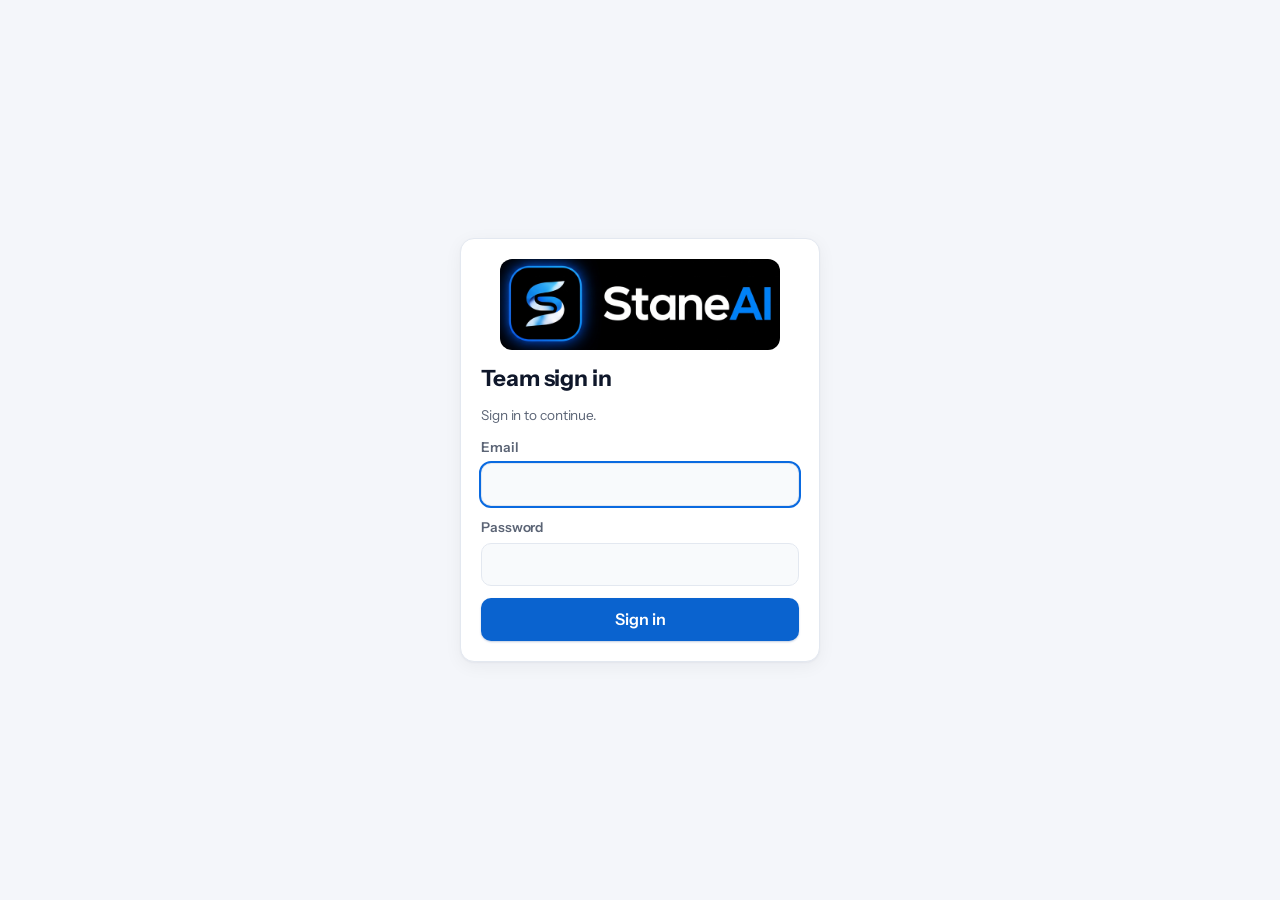
==== commit 49e0c0e2: "Reel plan: Uploaded status per link and a daily reminder Each post/reel row gets an "Uploaded" dropd" ====
--- a/team.html
+++ b/team.html
@@ -11,9 +11,9 @@
   <link rel="preconnect" href="https://fonts.googleapis.com">
   <link rel="preconnect" href="https://fonts.gstatic.com" crossorigin>
   <link rel="stylesheet" href="https://fonts.googleapis.com/css2?family=Instrument+Sans:wght@400..700&display=swap">
-  <link rel="stylesheet" href="style.css?v=35">
-  <script src="team-key.js?v=35"></script>
-  <script src="auth.js?v=35"></script>
+  <link rel="stylesheet" href="style.css?v=39">
+  <script src="team-key.js?v=39"></script>
+  <script src="auth.js?v=39"></script>
 </head>
 <body data-role="member">
   <header class="top">
@@ -38,6 +38,7 @@
     <button type="button" role="tab" data-tab="tabRepos" aria-controls="tabRepos" aria-selected="false" class="tab">GitHub</button>
     <button type="button" role="tab" data-tab="tabEmployees" aria-controls="tabEmployees" aria-selected="false" class="tab">Employees</button>
     <button type="button" role="tab" data-tab="tabInsta" aria-controls="tabInsta" aria-selected="false" class="tab">Instagram reference</button>
+    <button type="button" role="tab" data-tab="tabReels" aria-controls="tabReels" aria-selected="false" class="tab">Instagram reel plan</button>
     <button type="button" role="tab" data-tab="tabIdeas" aria-controls="tabIdeas" aria-selected="false" class="tab">Ideas</button>
     <button type="button" role="tab" data-tab="tabExpenses" aria-controls="tabExpenses" aria-selected="false" class="tab">Expenses</button>
     <span class="sync-chip off" id="tmChip">Not connected</span>
@@ -377,6 +378,7 @@
           <input type="file" id="pmFile" accept=".md,.markdown,.txt,text/markdown,text/plain">
         </label>
         <p class="hint pm-file-hint">Upload a .md file to fill the prompt below. An empty title is taken from the file.</p>
+        <input type="hidden" id="pmSource">
         <label>Prompt
           <textarea id="pmText" rows="8" maxlength="100000" required></textarea>
         </label>
@@ -403,7 +405,7 @@
         <input type="search" id="pmSearch" placeholder="Search prompts…" aria-label="Search prompts">
         <select id="pmFilter" aria-label="Filter by category"></select>
       </div>
-      <ul class="row-list" id="pmList"></ul>
+      <ul class="row-groups" id="pmList"></ul>
       <p class="empty" id="pmEmpty">No prompts saved yet.</p>
     </section>
   </main>
@@ -492,6 +494,18 @@
       </div>
       <ul class="row-groups" id="igList"></ul>
       <p class="empty" id="igEmpty">No Instagram links saved yet.</p>
+    </section>
+  </main>
+
+  <!-- ===================== Instagram reel plan (shared) ===================== -->
+  <main class="layout one-col" id="tabReels" role="tabpanel" hidden>
+    <section class="card" aria-label="Instagram reel plan">
+      <div class="card-head">
+        <h2>Instagram reel plan</h2>
+        <span class="count-pill"><strong id="rpCount">0</strong> / 28 done</span>
+      </div>
+      <p class="hint">1 to 7 December: one post and three reel references a day. Paste each link, pick who it is allotted to, then mark it completed and uploaded. Shared by both of you.</p>
+      <div class="rp-days" id="rpDays"></div>
     </section>
   </main>
 
@@ -604,6 +618,10 @@
           <label>What for
             <input type="text" id="tmExpWhat" maxlength="120" placeholder="e.g. Domain renewal, lunch, ads" required>
           </label>
+          <label>Bill / receipt (optional)
+            <input type="file" id="tmExpFile" accept="application/pdf,.pdf,image/png,image/jpeg,image/webp,.png,.jpg,.jpeg,.webp">
+          </label>
+          <p class="hint">Upload the bill as a PDF or image. If you skip it, the app makes a receipt for you.</p>
           <div class="field-row">
             <label>Paid by
               <select id="tmExpPaidBy">
@@ -659,6 +677,6 @@
       tabs.forEach(function (t) { t.addEventListener('click', function () { show(t.dataset.tab); }); });
     })();
   </script>
-  <script src="team.js?v=35"></script>
+  <script src="team.js?v=39"></script>
 </body>
 </html>
--- a/style.css
+++ b/style.css
@@ -1310,3 +1310,41 @@
 
 /* Empty states read as gentle hints */
 .empty { font-size: 0.88rem; padding: 6px 2px; }
+
+/* ---------- Instagram reel plan ---------- */
+.rp-days { display: grid; gap: 14px; margin-top: 8px; }
+.rp-day { border: 1px solid var(--line); border-radius: 12px; padding: 12px 14px; background: var(--cell); }
+.rp-day.complete { border-color: var(--done); }
+.rp-day-head { display: flex; align-items: center; justify-content: space-between; gap: 8px; margin-bottom: 8px; }
+.rp-day-head h3 { margin: 0; font-size: 0.98rem; font-weight: 700; }
+.rp-day.complete .rp-prog { color: var(--done); border-color: var(--done); }
+.rp-row { display: grid; grid-template-columns: 130px minmax(0, 1fr) auto 130px 100px 140px; gap: 8px; align-items: end; padding: 8px 0; }
+.rp-row + .rp-row { border-top: 1px dashed var(--line); }
+.rp-label { font-size: 0.85rem; color: var(--muted); font-weight: 600; align-self: center; }
+.rp-pick { display: grid; gap: 3px; font-size: 0.75rem; color: var(--muted); font-weight: 600; }
+.rp-url, .rp-pick select {
+  min-width: 0; width: 100%; padding: 7px 10px; border-radius: 8px; border: 1px solid var(--line);
+  background: var(--panel); color: var(--text); font: inherit; font-size: 0.88rem;
+}
+.rp-url:focus, .rp-pick select:focus { outline: 2px solid var(--accent); outline-offset: 0; }
+.rp-open { text-decoration: none; }
+.rp-open[hidden] { display: inline-flex; visibility: hidden; }
+.rp-row.done .rp-done select { border-color: var(--done); color: var(--done); font-weight: 600; }
+.rp-row.not-done .rp-done select { border-color: var(--warn); color: var(--warn); font-weight: 600; }
+.rp-row.up-ok .rp-up select { border-color: var(--done); color: var(--done); font-weight: 600; }
+.rp-row.up-fail .rp-up select { border-color: var(--cross); color: var(--cross); font-weight: 600; }
+.rp-pop-box { display: flex; flex-direction: column; gap: 2px; padding: 10px 12px; border: 1px solid var(--line); border-radius: 10px; background: var(--cell); }
+.rp-pop-item.today .rp-pop-box { border-color: var(--warn); }
+@media (max-width: 900px) {
+  .rp-row { grid-template-columns: minmax(0, 1fr) minmax(0, 1fr) minmax(0, 1fr); }
+  .rp-label { grid-column: 1 / -1; }
+  .rp-url { grid-column: 1 / 3; }
+  .rp-msg { grid-column: 1 / -1; }
+}
+.rp-msg { grid-column: 2 / -1; font-size: 0.8rem; color: var(--cross); }
+.rp-msg:empty { display: none; }
+@media (max-width: 640px) {
+  .rp-row { grid-template-columns: minmax(0, 1fr) auto; }
+  .rp-url { grid-column: 1 / 2; }
+  .rp-pick { grid-column: 1 / -1; }
+}
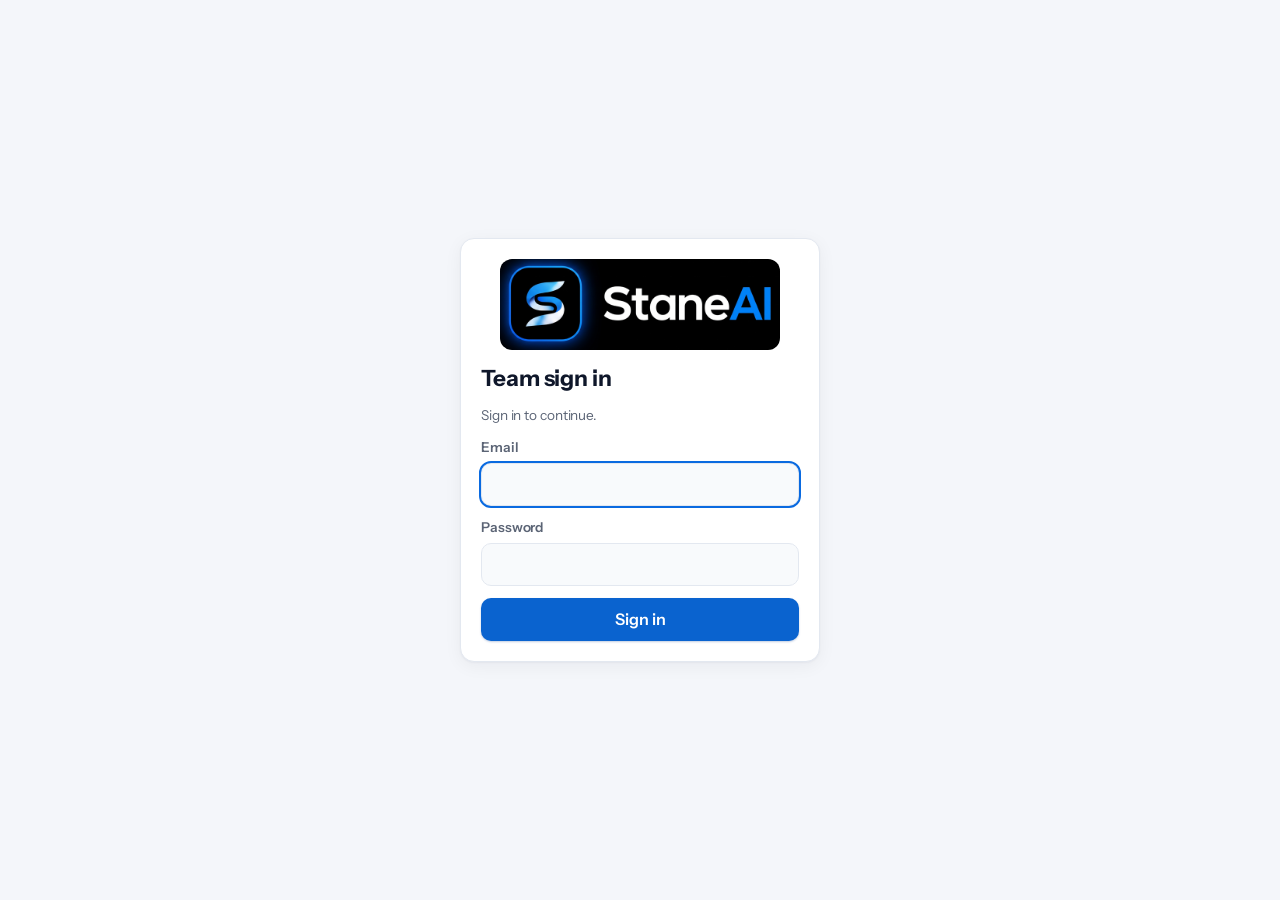
==== commit f620deb0: "Remove the three header stats (days crossed, fixed-task streak, English streak) They showed above ev" ====
--- a/team.html
+++ b/team.html
@@ -11,9 +11,9 @@
   <link rel="preconnect" href="https://fonts.googleapis.com">
   <link rel="preconnect" href="https://fonts.gstatic.com" crossorigin>
   <link rel="stylesheet" href="https://fonts.googleapis.com/css2?family=Instrument+Sans:wght@400..700&display=swap">
-  <link rel="stylesheet" href="style.css?v=39">
-  <script src="team-key.js?v=39"></script>
-  <script src="auth.js?v=39"></script>
+  <link rel="stylesheet" href="style.css?v=40">
+  <script src="team-key.js?v=40"></script>
+  <script src="auth.js?v=40"></script>
 </head>
 <body data-role="member">
   <header class="top">
@@ -677,6 +677,6 @@
       tabs.forEach(function (t) { t.addEventListener('click', function () { show(t.dataset.tab); }); });
     })();
   </script>
-  <script src="team.js?v=39"></script>
+  <script src="team.js?v=40"></script>
 </body>
 </html>
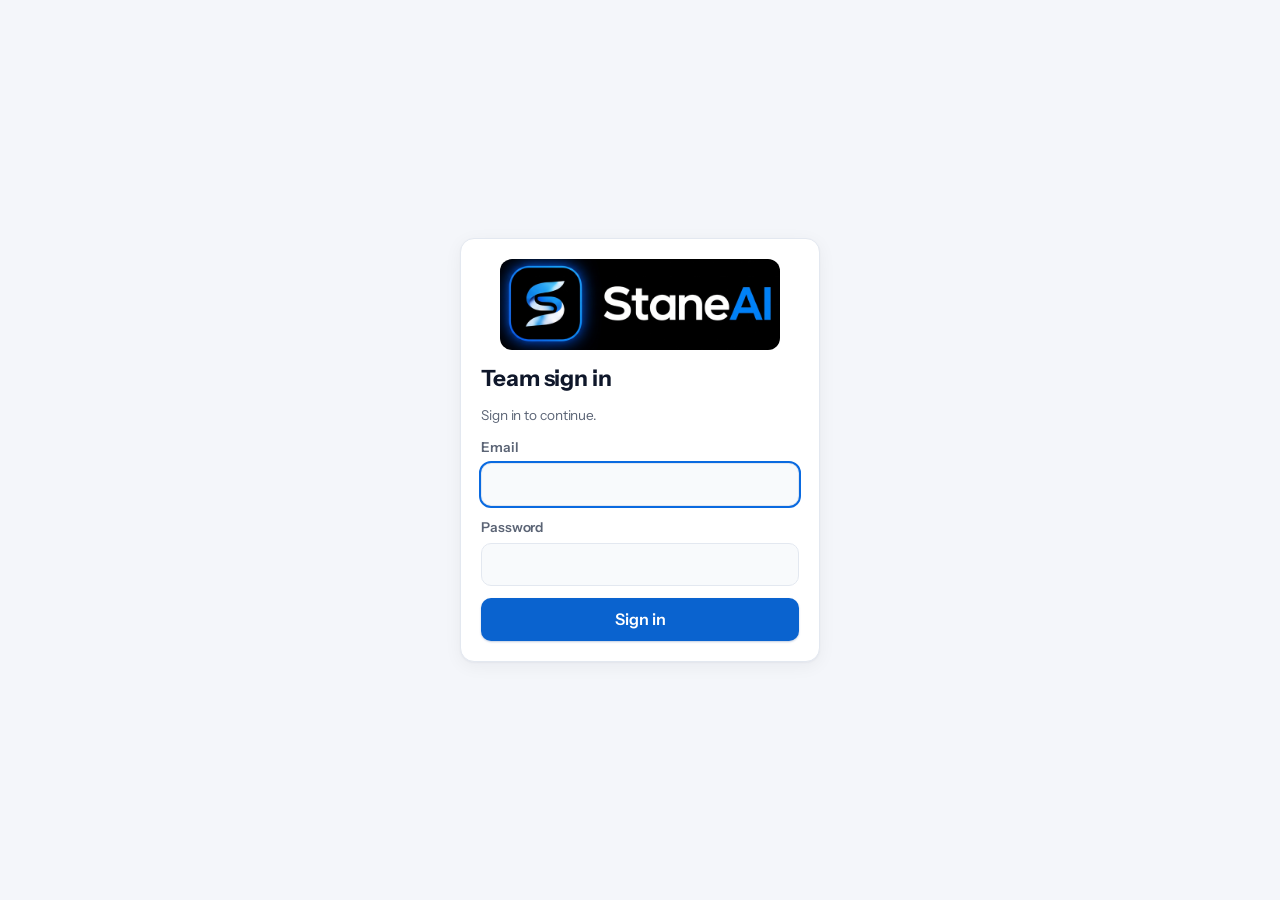
==== commit 11f5cca7: "Projects: rename tab to Company projects and add an App projects section The tab now has two section" ====
--- a/team.html
+++ b/team.html
@@ -11,9 +11,9 @@
   <link rel="preconnect" href="https://fonts.googleapis.com">
   <link rel="preconnect" href="https://fonts.gstatic.com" crossorigin>
   <link rel="stylesheet" href="https://fonts.googleapis.com/css2?family=Instrument+Sans:wght@400..700&display=swap">
-  <link rel="stylesheet" href="style.css?v=40">
-  <script src="team-key.js?v=40"></script>
-  <script src="auth.js?v=40"></script>
+  <link rel="stylesheet" href="style.css?v=41">
+  <script src="team-key.js?v=41"></script>
+  <script src="auth.js?v=41"></script>
 </head>
 <body data-role="member">
   <header class="top">
@@ -29,7 +29,7 @@
   <nav class="tabs" role="tablist" aria-label="Sections">
     <button type="button" role="tab" data-tab="tabTasks" aria-controls="tabTasks" aria-selected="true" class="tab active">Assigned</button>
     <button type="button" role="tab" data-tab="tabBoard" aria-controls="tabBoard" aria-selected="false" class="tab">Team tasks</button>
-    <button type="button" role="tab" data-tab="tabProjects" aria-controls="tabProjects" aria-selected="false" class="tab">Projects</button>
+    <button type="button" role="tab" data-tab="tabProjects" aria-controls="tabProjects" aria-selected="false" class="tab">Company projects</button>
     <button type="button" role="tab" data-tab="tabLinks" aria-controls="tabLinks" aria-selected="false" class="tab">Company links</button>
     <button type="button" role="tab" data-tab="tabDocs" aria-controls="tabDocs" aria-selected="false" class="tab">Company documents</button>
     <button type="button" role="tab" data-tab="tabPartnerDocs" aria-controls="tabPartnerDocs" aria-selected="false" class="tab">Partners documents</button>
@@ -147,20 +147,44 @@
       <button type="button" data-view="list" class="active" aria-pressed="true">Projects</button>
       <button type="button" data-view="tasks" aria-pressed="false">Project tasks</button>
     </div>
-    <section class="card board-add" id="tmProjAddCard" aria-label="Projects">
-      <div class="card-head">
-        <h2>Projects</h2>
-        <span class="count-pill"><strong id="tmProjCount">0</strong> projects</span>
-      </div>
-      <p class="hint" id="tmProjHint">Every project with its direct link. Open "Project tasks" to see and add tasks under each project.</p>
-      <form id="tmProjForm" class="add board-form" autocomplete="off">
-        <input type="text" id="tmProjName" maxlength="80" placeholder="New project name" aria-label="New project name" required>
-        <input type="text" id="tmProjNote" maxlength="1000" placeholder="Description (optional)" aria-label="Description (optional)">
-        <button type="submit">Add project</button>
-      </form>
-    </section>
-    <div class="projects-grid" id="tmProjList"></div>
-    <p class="empty" id="tmProjEmpty">No projects yet.</p>
+    <div class="proj-sec company">
+      <section class="card board-add proj-sec-head" id="tmProjAddCard" aria-label="Company projects">
+        <div class="card-head">
+          <span class="proj-sec-icon"><svg viewBox="0 0 24 24" width="20" height="20" aria-hidden="true"><path fill="none" stroke="currentColor" stroke-width="1.8" stroke-linecap="round" stroke-linejoin="round" d="M4 21V5a1 1 0 0 1 1-1h9a1 1 0 0 1 1 1v16M15 9h4a1 1 0 0 1 1 1v11M3 21h18M8 8h3M8 12h3M8 16h3"/></svg></span>
+          <div class="proj-sec-title">
+            <h2>Company projects</h2>
+            <p class="hint" id="tmProjHint">Websites, tools and products the company runs. Each one with its direct link.</p>
+          </div>
+          <span class="count-pill"><strong id="tmProjCount">0</strong> projects</span>
+        </div>
+        <form id="tmProjForm" class="add board-form" autocomplete="off">
+          <input type="text" id="tmProjName" maxlength="80" placeholder="New company project name" aria-label="New company project name" required>
+          <input type="text" id="tmProjNote" maxlength="1000" placeholder="Description (optional)" aria-label="Description (optional)">
+          <button type="submit">Add project</button>
+        </form>
+      </section>
+      <div class="projects-grid" id="tmProjList"></div>
+      <p class="empty" id="tmProjEmpty">No company projects yet.</p>
+    </div>
+    <div class="proj-sec app">
+      <section class="card board-add proj-sec-head" id="tmAppAddCard" aria-label="App projects">
+        <div class="card-head">
+          <span class="proj-sec-icon"><svg viewBox="0 0 24 24" width="20" height="20" aria-hidden="true"><path fill="none" stroke="currentColor" stroke-width="1.8" stroke-linecap="round" stroke-linejoin="round" d="M8 2.5h8a1.5 1.5 0 0 1 1.5 1.5v16a1.5 1.5 0 0 1-1.5 1.5H8A1.5 1.5 0 0 1 6.5 20V4A1.5 1.5 0 0 1 8 2.5zM11 18.5h2"/></svg></span>
+          <div class="proj-sec-title">
+            <h2>App projects</h2>
+            <p class="hint" id="tmAppHint">Mobile and web apps being built, each with its repo and live link.</p>
+          </div>
+          <span class="count-pill"><strong id="tmAppCount">0</strong> apps</span>
+        </div>
+        <form id="tmAppForm" class="add board-form" autocomplete="off">
+          <input type="text" id="tmAppName" maxlength="80" placeholder="New app name" aria-label="New app name" required>
+          <input type="text" id="tmAppNote" maxlength="1000" placeholder="Description (optional)" aria-label="Description (optional)">
+          <button type="submit">Add app</button>
+        </form>
+      </section>
+      <div class="projects-grid" id="tmAppList"></div>
+      <p class="empty" id="tmAppEmpty">No app projects yet. Use "+ Add app".</p>
+    </div>
   </main>
 
   <!-- ===================== Company links ===================== -->
@@ -677,6 +701,6 @@
       tabs.forEach(function (t) { t.addEventListener('click', function () { show(t.dataset.tab); }); });
     })();
   </script>
-  <script src="team.js?v=40"></script>
+  <script src="team.js?v=41"></script>
 </body>
 </html>
--- a/style.css
+++ b/style.css
@@ -1348,3 +1348,33 @@
   .rp-url { grid-column: 1 / 2; }
   .rp-pick { grid-column: 1 / -1; }
 }
+
+/* ---------- Projects: Company and App sections ---------- */
+.proj-sec { display: flex; flex-direction: column; gap: 16px; --sec: var(--accent); --sec-soft: var(--accent-soft); }
+.proj-sec.app { --sec: var(--streak); --sec-soft: var(--streak-soft); }
+.proj-sec + .proj-sec { margin-top: 18px; padding-top: 26px; border-top: 1px solid var(--line); }
+.proj-sec-head { margin-bottom: 0; border-left: 4px solid var(--sec); }
+.proj-sec-head .card-head { display: flex; align-items: center; gap: 14px; margin-bottom: 0; flex-wrap: wrap; }
+.proj-sec-icon {
+  flex: none; display: grid; place-items: center; width: 42px; height: 42px; border-radius: 12px;
+  background: var(--sec-soft); color: var(--sec);
+}
+.proj-sec-title { flex: 1 1 220px; min-width: 0; }
+.proj-sec-title h2 { margin: 0; font-size: 1.2rem; }
+.proj-sec-title .hint { margin: 2px 0 0; }
+.proj-sec-head .card-head h2 + .count-pill { margin-right: 0; }
+.proj-sec-head .count-pill strong { color: var(--sec); }
+.proj-sec-head .add-open { margin-left: 0; }
+.proj-sec .project-card { transition: border-color 0.15s ease, transform 0.15s ease; }
+.proj-sec .project-card:hover { border-color: var(--sec); }
+.proj-sec.app .project-tag { background: var(--sec-soft); color: var(--sec); }
+.proj-sec.app .project-name-link { border-bottom-color: var(--sec); }
+.proj-sec.app .project-name-link::after, .proj-sec.app .project-name-link:hover { color: var(--sec); }
+.proj-sec.app .progress-bar { background: var(--sec); }
+.proj-sec > .empty { margin: 0; padding: 18px; text-align: center; border: 1px dashed var(--line); border-radius: var(--radius); }
+.proj-tasks-mode .proj-sec-head .hint, .proj-tasks-mode .proj-sec-head .add-open { display: none; }
+@media (max-width: 640px) {
+  .proj-sec-head .card-head { gap: 10px; }
+  .proj-sec-icon { width: 36px; height: 36px; }
+}
+@media (prefers-reduced-motion: reduce) { .proj-sec .project-card { transition: none; } }
